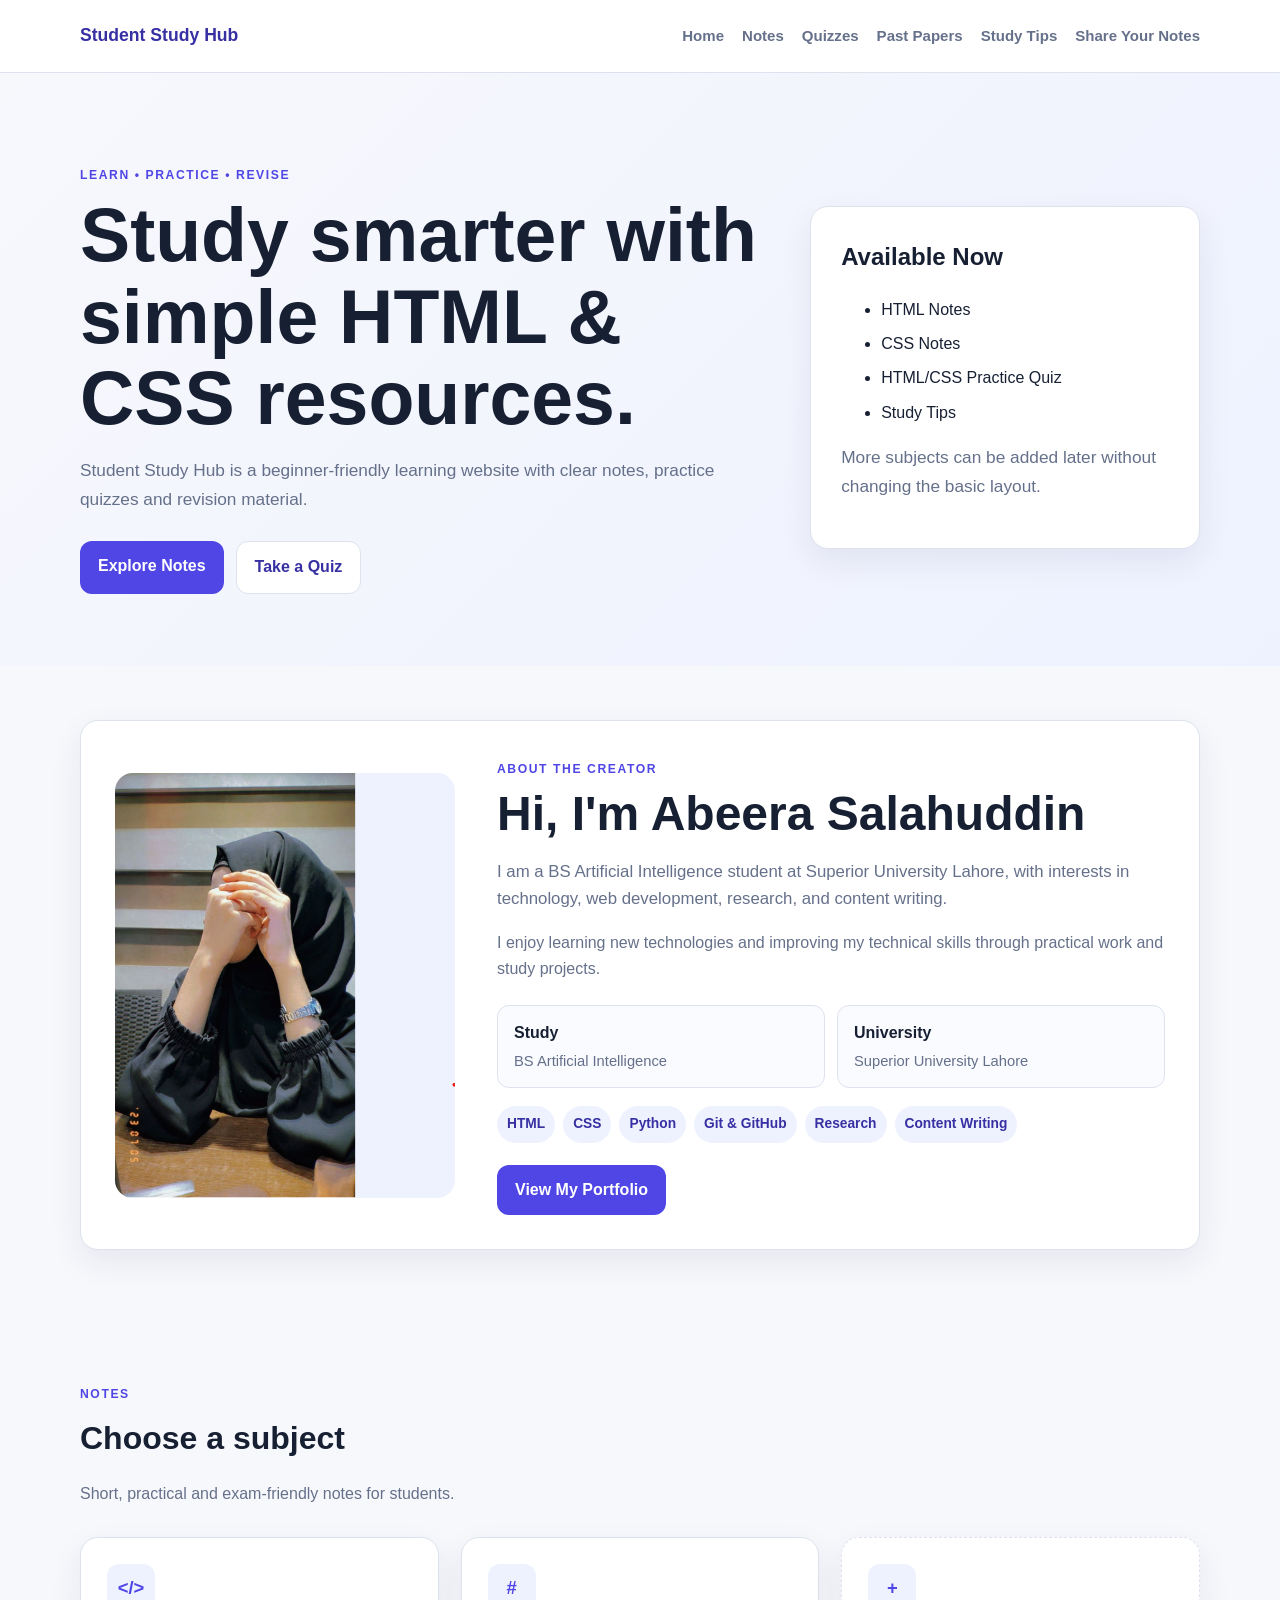
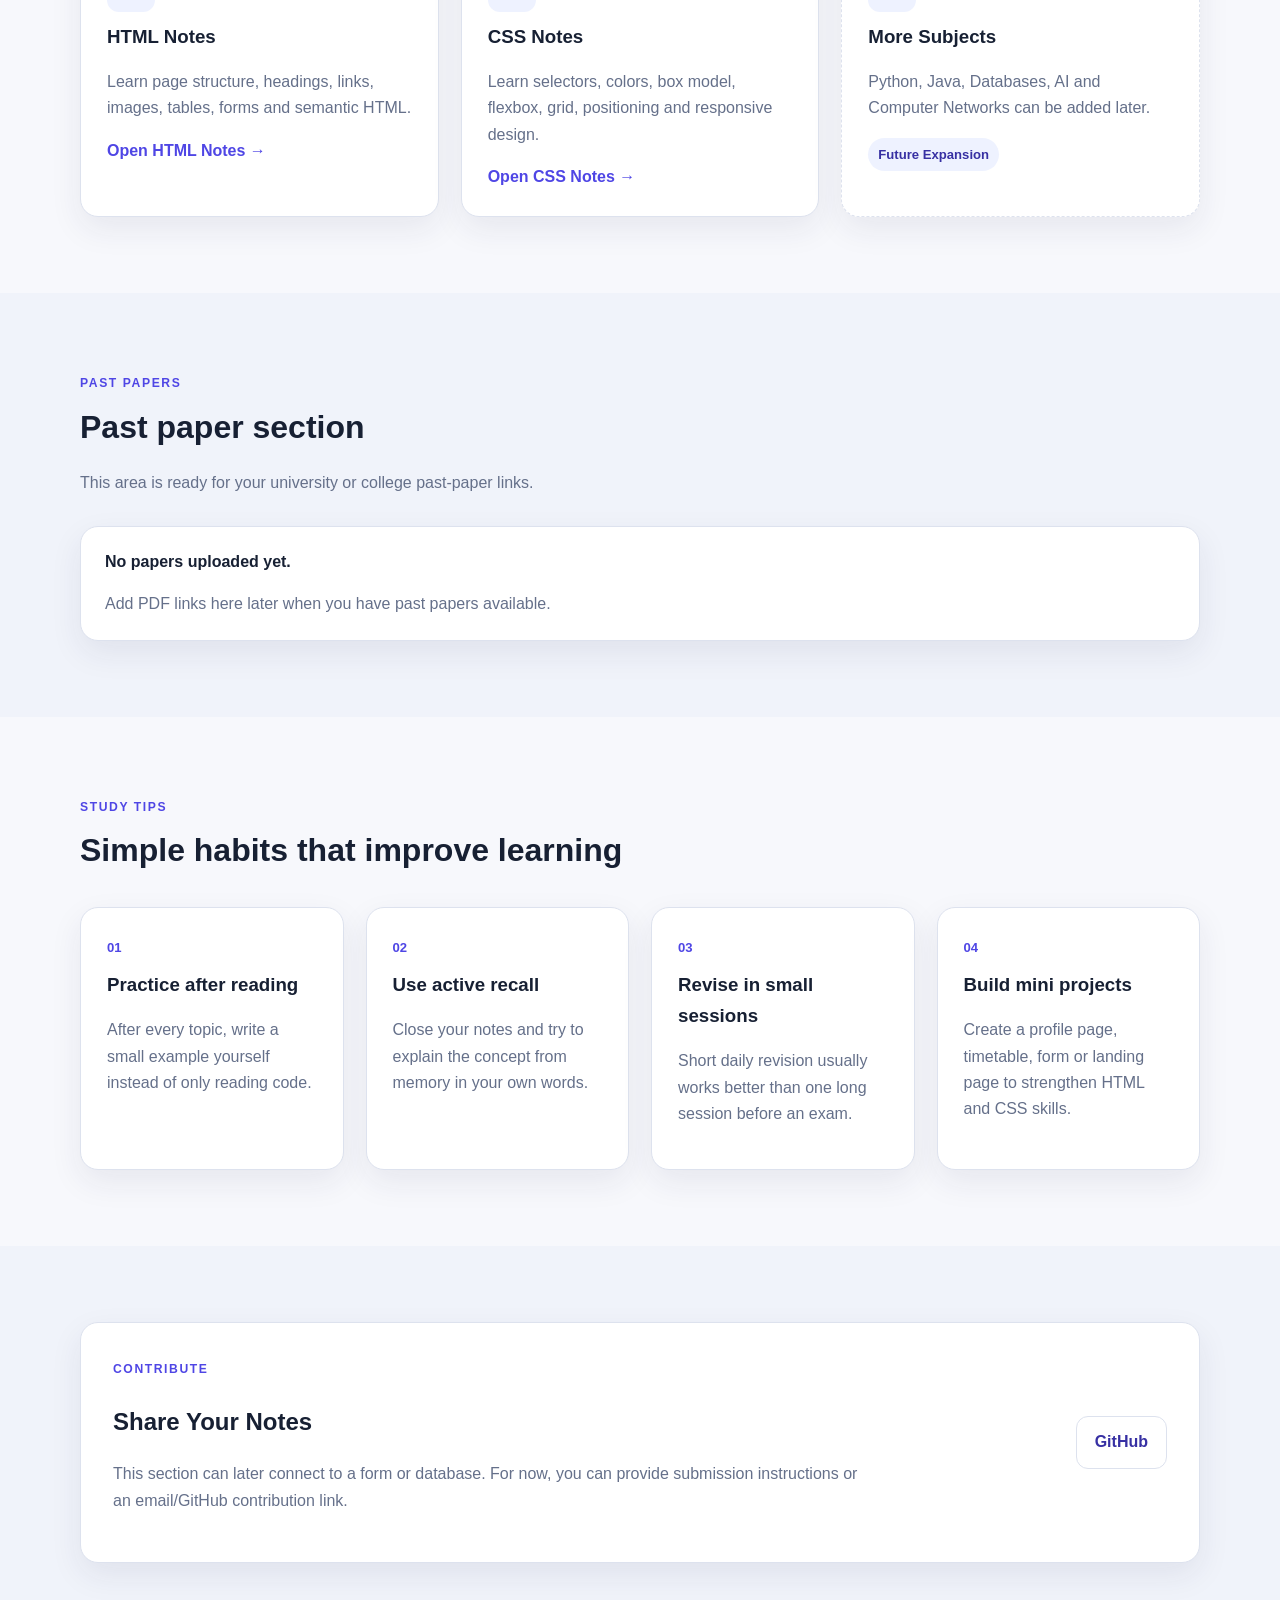
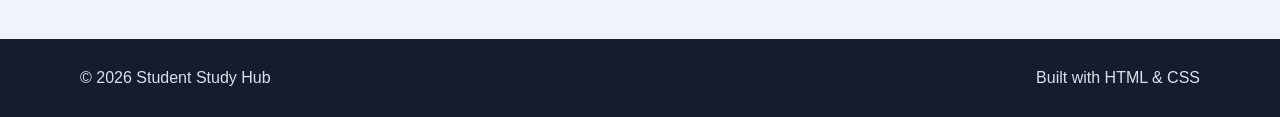
==== index.html @ bc197848 "Add files via upload" ====
<!DOCTYPE html>
<html lang="en">
<head>
  <meta charset="UTF-8">
  <meta name="viewport" content="width=device-width, initial-scale=1.0">
  <meta name="description" content="Student Study Hub - HTML and CSS notes, quizzes, study tips and past papers.">
  <title>Student Study Hub</title>
  <link rel="stylesheet" href="style.css">
</head>
<body>
  <header class="site-header">
    <div class="container nav-wrap">
      <a class="logo" href="index.html">Student Study Hub</a>
      <nav aria-label="Main navigation">
        <a href="index.html">Home</a>
        <a href="#notes">Notes</a>
        <a href="quizzes.html">Quizzes</a>
        <a href="#past-papers">Past Papers</a>
        <a href="#study-tips">Study Tips</a>
        <a href="#share-notes">Share Your Notes</a>
      </nav>
    </div>
  </header>

  <main>
    <section class="hero">
      <div class="container hero-grid">
        <div>
          <span class="eyebrow">Learn • Practice • Revise</span>
          <h1>Study smarter with simple HTML & CSS resources.</h1>
          <p>
            Student Study Hub is a beginner-friendly learning website with clear notes,
            practice quizzes and revision material.
          </p>
          <div class="hero-actions">
            <a class="btn primary" href="#notes">Explore Notes</a>
            <a class="btn secondary" href="quizzes.html">Take a Quiz</a>
          </div>
        </div>
        <div class="hero-card">
          <h2>Available Now</h2>
          <ul>
            <li>HTML Notes</li>
            <li>CSS Notes</li>
            <li>HTML/CSS Practice Quiz</li>
            <li>Study Tips</li>
          </ul>
          <p class="muted">More subjects can be added later without changing the basic layout.</p>
        </div>
      </div>
    </section>


    <section class="section intro-section">
      <div class="container intro-card">
        <div class="intro-photo-wrap">
          <img class="intro-photo" src="abeera-profile.png" alt="Abeera Salahuddin">
        </div>
        <div class="intro-content">
          <span class="eyebrow">About the Creator</span>
          <h2>Hi, I'm Abeera Salahuddin</h2>
          <p class="intro-lead">I am a BS Artificial Intelligence student at Superior University Lahore, with interests in technology, web development, research, and content writing.</p>
          <p>I enjoy learning new technologies and improving my technical skills through practical work and study projects.</p>

          <div class="intro-meta-grid">
            <div class="intro-meta">
              <strong>Study</strong>
              <span>BS Artificial Intelligence</span>
            </div>
            <div class="intro-meta">
              <strong>University</strong>
              <span>Superior University Lahore</span>
            </div>
          </div>

          <div class="skill-list" aria-label="Skills">
            <span>HTML</span>
            <span>CSS</span>
            <span>Python</span>
            <span>Git &amp; GitHub</span>
            <span>Research</span>
            <span>Content Writing</span>
          </div>

          <a class="btn primary" href="https://abeera2449.github.io/abeera-portfolio/" target="_blank" rel="noopener">View My Portfolio</a>
        </div>
      </div>
    </section>

    <section id="notes" class="section">
      <div class="container">
        <div class="section-heading">
          <span class="eyebrow">Notes</span>
          <h2>Choose a subject</h2>
          <p>Short, practical and exam-friendly notes for students.</p>
        </div>

        <div class="card-grid">
          <article class="card">
            <div class="card-icon">&lt;/&gt;</div>
            <h3>HTML Notes</h3>
            <p>Learn page structure, headings, links, images, tables, forms and semantic HTML.</p>
            <a class="text-link" href="html-notes.html">Open HTML Notes →</a>
          </article>

          <article class="card">
            <div class="card-icon">#</div>
            <h3>CSS Notes</h3>
            <p>Learn selectors, colors, box model, flexbox, grid, positioning and responsive design.</p>
            <a class="text-link" href="css-notes.html">Open CSS Notes →</a>
          </article>

          <article class="card coming-soon">
            <div class="card-icon">+</div>
            <h3>More Subjects</h3>
            <p>Python, Java, Databases, AI and Computer Networks can be added later.</p>
            <span class="tag">Future Expansion</span>
          </article>
        </div>
      </div>
    </section>

    <section id="past-papers" class="section alt">
      <div class="container">
        <div class="section-heading">
          <span class="eyebrow">Past Papers</span>
          <h2>Past paper section</h2>
          <p>This area is ready for your university or college past-paper links.</p>
        </div>
        <div class="notice">
          <strong>No papers uploaded yet.</strong>
          <p>Add PDF links here later when you have past papers available.</p>
        </div>
      </div>
    </section>

    <section id="study-tips" class="section">
      <div class="container">
        <div class="section-heading">
          <span class="eyebrow">Study Tips</span>
          <h2>Simple habits that improve learning</h2>
        </div>

        <div class="tips-grid">
          <article class="tip">
            <span>01</span>
            <h3>Practice after reading</h3>
            <p>After every topic, write a small example yourself instead of only reading code.</p>
          </article>
          <article class="tip">
            <span>02</span>
            <h3>Use active recall</h3>
            <p>Close your notes and try to explain the concept from memory in your own words.</p>
          </article>
          <article class="tip">
            <span>03</span>
            <h3>Revise in small sessions</h3>
            <p>Short daily revision usually works better than one long session before an exam.</p>
          </article>
          <article class="tip">
            <span>04</span>
            <h3>Build mini projects</h3>
            <p>Create a profile page, timetable, form or landing page to strengthen HTML and CSS skills.</p>
          </article>
        </div>
      </div>
    </section>

    <section id="share-notes" class="section alt">
      <div class="container share-box">
        <div>
          <span class="eyebrow">Contribute</span>
          <h2>Share Your Notes</h2>
          <p>
            This section can later connect to a form or database. For now, you can provide
            submission instructions or an email/GitHub contribution link.
          </p>
        </div>
        <a class="btn secondary" href="https://github.com/" target="_blank" rel="noopener">GitHub</a>
      </div>
    </section>
  </main>

  <footer class="site-footer">
    <div class="container footer-wrap">
      <p>© 2026 Student Study Hub</p>
      <p>Built with HTML & CSS</p>
    </div>
  </footer>
</body>
</html>
---- style.css ----
* {
  box-sizing: border-box;
}

:root {
  --bg: #f7f8fc;
  --surface: #ffffff;
  --surface-soft: #eef2ff;
  --text: #172033;
  --muted: #65708a;
  --primary: #4f46e5;
  --primary-dark: #3730a3;
  --border: #dde2ee;
  --shadow: 0 12px 32px rgba(33, 39, 73, 0.08);
  --radius: 18px;
}

html {
  scroll-behavior: smooth;
}

body {
  margin: 0;
  font-family: Arial, Helvetica, sans-serif;
  color: var(--text);
  background: var(--bg);
  line-height: 1.65;
}

a {
  color: inherit;
}

.container {
  width: min(1120px, calc(100% - 32px));
  margin: 0 auto;
}

.site-header {
  position: sticky;
  top: 0;
  z-index: 20;
  background: rgba(255, 255, 255, 0.95);
  border-bottom: 1px solid var(--border);
}

.nav-wrap {
  min-height: 72px;
  display: flex;
  align-items: center;
  justify-content: space-between;
  gap: 24px;
}

.logo {
  font-size: 1.1rem;
  font-weight: 800;
  text-decoration: none;
  color: var(--primary-dark);
}

nav {
  display: flex;
  flex-wrap: wrap;
  gap: 18px;
}

nav a {
  text-decoration: none;
  color: var(--muted);
  font-weight: 700;
  font-size: 0.94rem;
}

nav a:hover,
nav a[aria-current="page"] {
  color: var(--primary);
}

.hero {
  padding: 88px 0 72px;
  background: linear-gradient(135deg, #f7f8fc 0%, #eef2ff 100%);
}

.hero-grid {
  display: grid;
  grid-template-columns: 1.4fr 0.8fr;
  gap: 48px;
  align-items: center;
}

.hero h1,
.page-title h1 {
  margin: 8px 0 16px;
  line-height: 1.08;
}

.hero h1 {
  font-size: clamp(2.5rem, 6vw, 4.7rem);
  max-width: 800px;
}

.hero p {
  max-width: 690px;
  font-size: 1.08rem;
  color: var(--muted);
}

.eyebrow {
  text-transform: uppercase;
  letter-spacing: 0.13em;
  font-weight: 800;
  font-size: 0.76rem;
  color: var(--primary);
}

.hero-card,
.card,
.tip,
.notice,
.note-section,
.quiz-card,
.next-box,
.share-box {
  background: var(--surface);
  border: 1px solid var(--border);
  border-radius: var(--radius);
  box-shadow: var(--shadow);
}

.hero-card {
  padding: 30px;
}

.hero-card h2 {
  margin-top: 0;
}

.hero-card li {
  margin-bottom: 8px;
}

.hero-actions {
  display: flex;
  flex-wrap: wrap;
  gap: 12px;
  margin-top: 28px;
}

.btn {
  display: inline-block;
  padding: 12px 18px;
  border-radius: 12px;
  text-decoration: none;
  font-weight: 800;
}

.btn.primary {
  color: white;
  background: var(--primary);
}

.btn.primary:hover {
  background: var(--primary-dark);
}

.btn.secondary {
  background: var(--surface);
  border: 1px solid var(--border);
  color: var(--primary-dark);
}

.section {
  padding: 76px 0;
}

.section.alt {
  background: #f0f3fa;
}

.section-heading {
  max-width: 700px;
  margin-bottom: 30px;
}

.section-heading h2 {
  margin: 5px 0 8px;
  font-size: 2rem;
}

.section-heading p,
.muted {
  color: var(--muted);
}

.card-grid,
.tips-grid {
  display: grid;
  grid-template-columns: repeat(3, 1fr);
  gap: 22px;
}

.card,
.tip {
  padding: 26px;
}

.card h3,
.tip h3 {
  margin: 10px 0 8px;
}

.card p,
.tip p {
  color: var(--muted);
}

.card-icon {
  width: 48px;
  height: 48px;
  display: grid;
  place-items: center;
  border-radius: 12px;
  background: var(--surface-soft);
  color: var(--primary);
  font-weight: 900;
  font-size: 1.15rem;
}

.text-link {
  color: var(--primary);
  font-weight: 800;
  text-decoration: none;
}

.coming-soon {
  border-style: dashed;
}

.tag {
  display: inline-block;
  font-size: 0.82rem;
  font-weight: 800;
  color: var(--primary-dark);
  background: var(--surface-soft);
  padding: 6px 10px;
  border-radius: 999px;
}

.notice {
  padding: 22px 24px;
}

.notice p {
  margin-bottom: 0;
  color: var(--muted);
}

.tips-grid {
  grid-template-columns: repeat(4, 1fr);
}

.tip > span {
  color: var(--primary);
  font-size: 0.82rem;
  font-weight: 900;
}

.share-box {
  padding: 32px;
  display: flex;
  align-items: center;
  justify-content: space-between;
  gap: 28px;
}

.share-box p {
  max-width: 760px;
  color: var(--muted);
}

.site-footer {
  padding: 26px 0;
  background: #161c2c;
  color: #dbe0ee;
}

.footer-wrap {
  display: flex;
  justify-content: space-between;
  gap: 20px;
}

.footer-wrap p {
  margin: 0;
}

.notes-layout {
  display: grid;
  grid-template-columns: 240px 1fr;
  gap: 36px;
  padding-top: 52px;
  padding-bottom: 72px;
}

.toc {
  position: sticky;
  top: 96px;
  align-self: start;
  background: var(--surface);
  border: 1px solid var(--border);
  border-radius: 16px;
  padding: 20px;
}

.toc h2 {
  margin-top: 0;
  font-size: 1rem;
}

.toc a {
  display: block;
  padding: 7px 0;
  text-decoration: none;
  color: var(--muted);
  font-size: 0.92rem;
}

.toc a:hover {
  color: var(--primary);
}

.page-title {
  margin-bottom: 28px;
}

.page-title h1 {
  font-size: clamp(2.3rem, 5vw, 3.8rem);
}

.page-title p {
  color: var(--muted);
  font-size: 1.05rem;
}

.note-section,
.quiz-card {
  padding: 28px;
  margin-bottom: 22px;
  scroll-margin-top: 100px;
}

.note-section h2,
.quiz-card h2 {
  margin-top: 0;
}

.note-section h3 {
  margin-bottom: 8px;
}

pre {
  overflow-x: auto;
  background: #141826;
  color: #f4f6ff;
  padding: 18px;
  border-radius: 12px;
  font-size: 0.92rem;
  line-height: 1.55;
}

code {
  font-family: Consolas, Monaco, monospace;
}

p code,
li code {
  background: #eef0f6;
  padding: 2px 6px;
  border-radius: 6px;
  color: #3b326f;
}

.key-point {
  margin-top: 18px;
  padding: 15px 16px;
  border-left: 4px solid var(--primary);
  background: var(--surface-soft);
  border-radius: 8px;
}

.two-col {
  display: grid;
  grid-template-columns: 1fr 1fr;
  gap: 18px;
}

.chip-row {
  display: flex;
  flex-wrap: wrap;
  gap: 8px;
  margin: 16px 0;
}

.chip-row span {
  background: var(--surface-soft);
  border: 1px solid #d8defb;
  color: var(--primary-dark);
  border-radius: 999px;
  padding: 7px 11px;
  font-weight: 700;
  font-family: Consolas, Monaco, monospace;
}

.check-list {
  padding-left: 22px;
}

.check-list li {
  margin-bottom: 8px;
}

.next-box {
  padding: 24px;
  display: flex;
  align-items: center;
  justify-content: space-between;
  gap: 20px;
}

.next-box p {
  margin: 5px 0 0;
  color: var(--muted);
}

.quiz-page {
  padding-top: 52px;
  padding-bottom: 72px;
  max-width: 900px;
}

.quiz-card ol {
  padding-left: 28px;
}

.quiz-card li {
  margin: 8px 0;
}

details {
  margin-top: 18px;
  border-top: 1px solid var(--border);
  padding-top: 16px;
}

summary {
  cursor: pointer;
  color: var(--primary);
  font-weight: 800;
}

details p {
  color: var(--muted);
}

@media (max-width: 900px) {
  .nav-wrap,
  .share-box {
    align-items: flex-start;
    flex-direction: column;
    padding: 16px 0;
  }

  .site-header {
    position: static;
  }

  .hero-grid,
  .notes-layout {
    grid-template-columns: 1fr;
  }

  .toc {
    position: static;
  }

  .card-grid,
  .tips-grid {
    grid-template-columns: repeat(2, 1fr);
  }
}

@media (max-width: 620px) {
  nav {
    gap: 10px 14px;
  }

  .hero {
    padding-top: 56px;
  }

  .card-grid,
  .tips-grid,
  .two-col {
    grid-template-columns: 1fr;
  }

  .footer-wrap,
  .next-box {
    flex-direction: column;
    align-items: flex-start;
  }

  .note-section,
  .quiz-card {
    padding: 20px;
  }
}


/* Creator intro */
.intro-section {
  padding-top: 54px;
  padding-bottom: 54px;
}

.intro-card {
  display: grid;
  grid-template-columns: minmax(240px, 340px) 1fr;
  gap: 42px;
  align-items: center;
  padding: 34px;
  background: var(--surface);
  border: 1px solid var(--border);
  border-radius: var(--radius);
  box-shadow: var(--shadow);
}

.intro-photo-wrap {
  overflow: hidden;
  border-radius: 18px;
  aspect-ratio: 4 / 5;
  background: var(--surface-soft);
}

.intro-photo {
  width: 100%;
  height: 100%;
  display: block;
  object-fit: cover;
  object-position: center;
}

.intro-content h2 {
  margin: 7px 0 12px;
  font-size: clamp(2rem, 4vw, 3rem);
  line-height: 1.1;
}

.intro-content p {
  color: var(--muted);
}

.intro-lead {
  font-size: 1.05rem;
}

.intro-meta-grid {
  display: grid;
  grid-template-columns: repeat(2, minmax(0, 1fr));
  gap: 12px;
  margin: 22px 0 18px;
}

.intro-meta {
  padding: 14px 16px;
  border: 1px solid var(--border);
  border-radius: 12px;
  background: #fafbff;
}

.intro-meta strong,
.intro-meta span {
  display: block;
}

.intro-meta span {
  margin-top: 3px;
  color: var(--muted);
  font-size: 0.92rem;
}

.skill-list {
  display: flex;
  flex-wrap: wrap;
  gap: 8px;
  margin-bottom: 22px;
}

.skill-list span {
  padding: 7px 10px;
  border-radius: 999px;
  background: var(--surface-soft);
  color: var(--primary-dark);
  font-size: 0.86rem;
  font-weight: 800;
}

@media (max-width: 760px) {
  .intro-card {
    grid-template-columns: 1fr;
    padding: 22px;
  }

  .intro-photo-wrap {
    max-width: 360px;
    width: 100%;
    margin: 0 auto;
  }

  .intro-meta-grid {
    grid-template-columns: 1fr;
  }
}
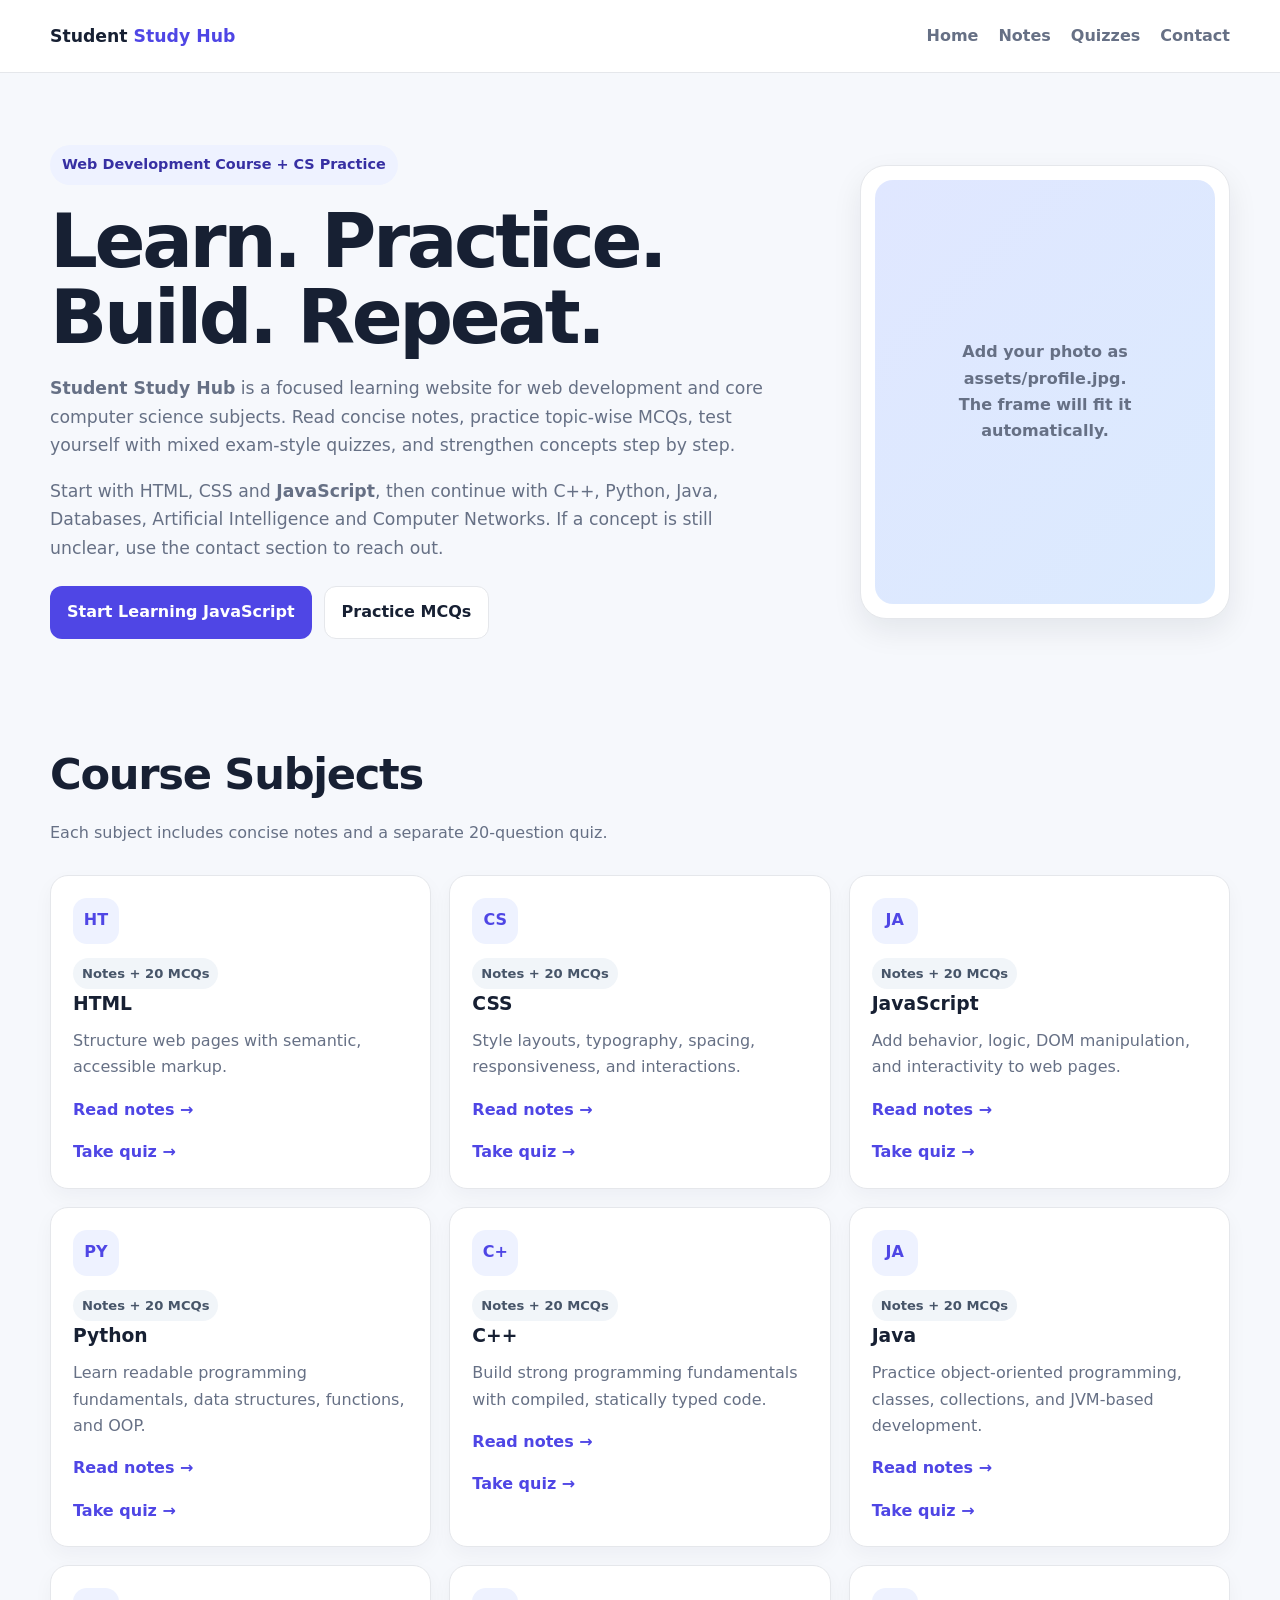
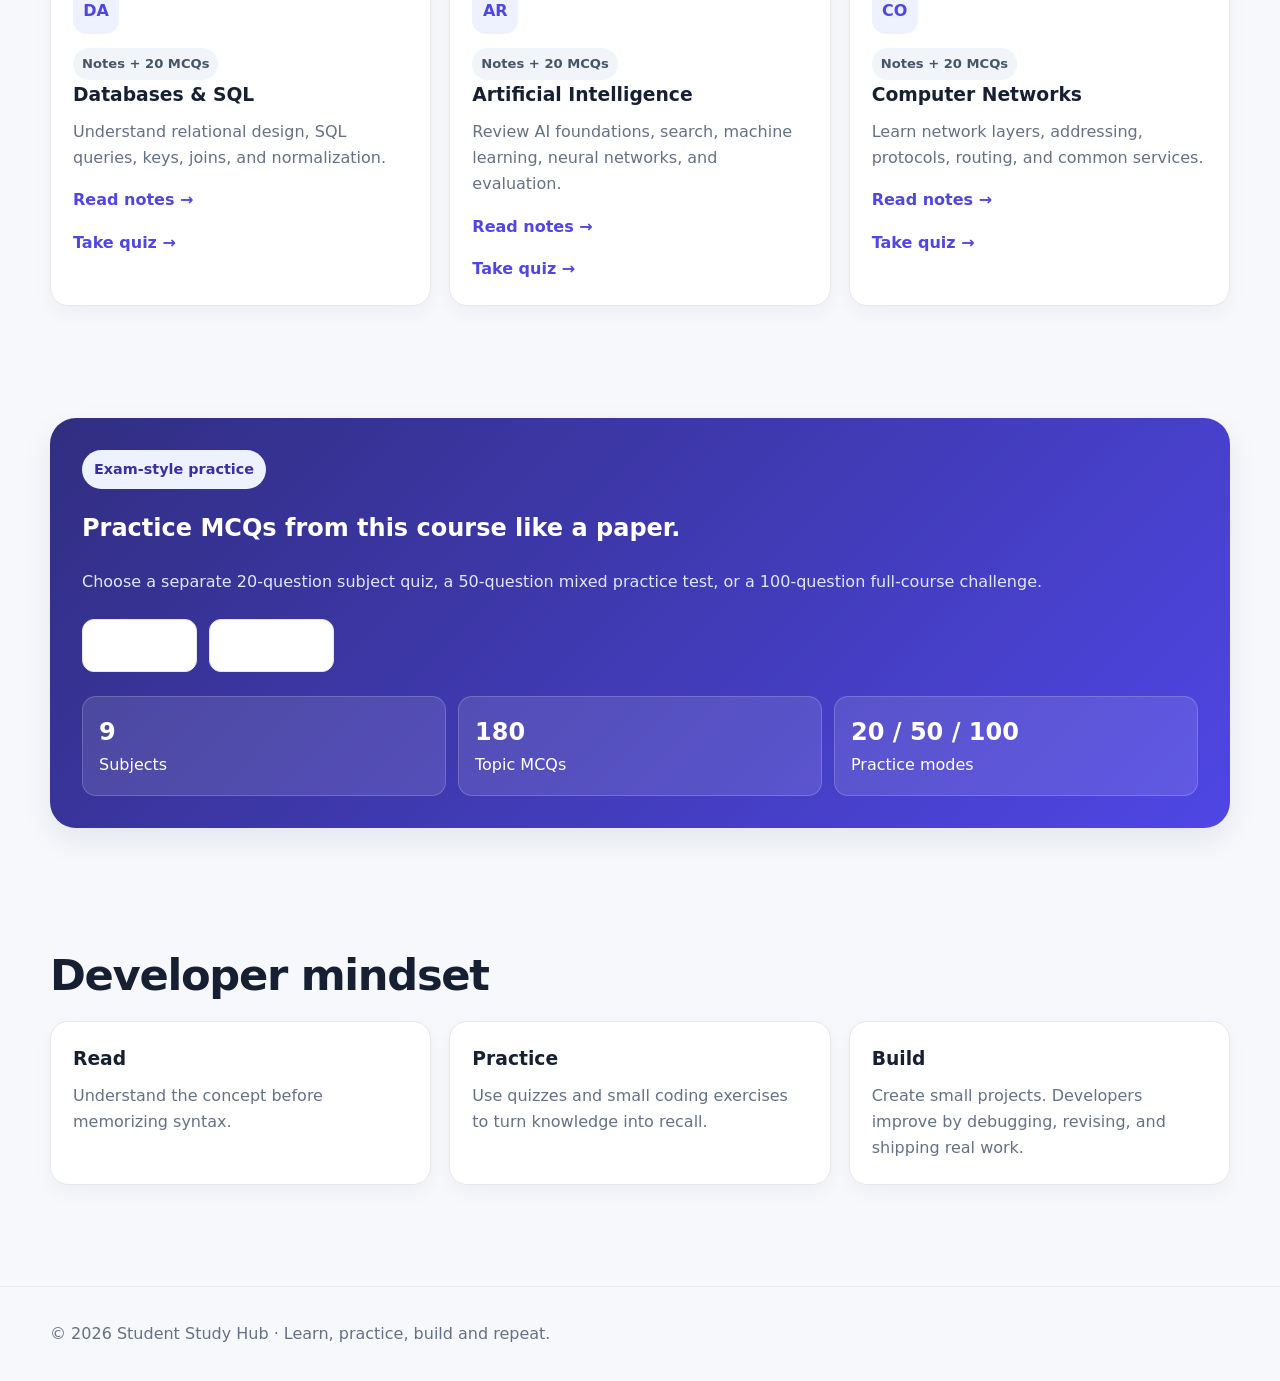
==== commit 7db1ab35: "Add files via upload" ====
--- a/index.html
+++ b/index.html
@@ -1,191 +1,7 @@
-<!DOCTYPE html>
-<html lang="en">
-<head>
-  <meta charset="UTF-8">
-  <meta name="viewport" content="width=device-width, initial-scale=1.0">
-  <meta name="description" content="Student Study Hub - HTML and CSS notes, quizzes, study tips and past papers.">
-  <title>Student Study Hub</title>
-  <link rel="stylesheet" href="style.css">
-</head>
-<body>
-  <header class="site-header">
-    <div class="container nav-wrap">
-      <a class="logo" href="index.html">Student Study Hub</a>
-      <nav aria-label="Main navigation">
-        <a href="index.html">Home</a>
-        <a href="#notes">Notes</a>
-        <a href="quizzes.html">Quizzes</a>
-        <a href="#past-papers">Past Papers</a>
-        <a href="#study-tips">Study Tips</a>
-        <a href="#share-notes">Share Your Notes</a>
-      </nav>
-    </div>
-  </header>
-
-  <main>
-    <section class="hero">
-      <div class="container hero-grid">
-        <div>
-          <span class="eyebrow">Learn • Practice • Revise</span>
-          <h1>Study smarter with simple HTML & CSS resources.</h1>
-          <p>
-            Student Study Hub is a beginner-friendly learning website with clear notes,
-            practice quizzes and revision material.
-          </p>
-          <div class="hero-actions">
-            <a class="btn primary" href="#notes">Explore Notes</a>
-            <a class="btn secondary" href="quizzes.html">Take a Quiz</a>
-          </div>
-        </div>
-        <div class="hero-card">
-          <h2>Available Now</h2>
-          <ul>
-            <li>HTML Notes</li>
-            <li>CSS Notes</li>
-            <li>HTML/CSS Practice Quiz</li>
-            <li>Study Tips</li>
-          </ul>
-          <p class="muted">More subjects can be added later without changing the basic layout.</p>
-        </div>
-      </div>
-    </section>
-
-
-    <section class="section intro-section">
-      <div class="container intro-card">
-        <div class="intro-photo-wrap">
-          <img class="intro-photo" src="abeera-profile.png" alt="Abeera Salahuddin">
-        </div>
-        <div class="intro-content">
-          <span class="eyebrow">About the Creator</span>
-          <h2>Hi, I'm Abeera Salahuddin</h2>
-          <p class="intro-lead">I am a BS Artificial Intelligence student at Superior University Lahore, with interests in technology, web development, research, and content writing.</p>
-          <p>I enjoy learning new technologies and improving my technical skills through practical work and study projects.</p>
-
-          <div class="intro-meta-grid">
-            <div class="intro-meta">
-              <strong>Study</strong>
-              <span>BS Artificial Intelligence</span>
-            </div>
-            <div class="intro-meta">
-              <strong>University</strong>
-              <span>Superior University Lahore</span>
-            </div>
-          </div>
-
-          <div class="skill-list" aria-label="Skills">
-            <span>HTML</span>
-            <span>CSS</span>
-            <span>Python</span>
-            <span>Git &amp; GitHub</span>
-            <span>Research</span>
-            <span>Content Writing</span>
-          </div>
-
-          <a class="btn primary" href="https://abeera2449.github.io/abeera-portfolio/" target="_blank" rel="noopener">View My Portfolio</a>
-        </div>
-      </div>
-    </section>
-
-    <section id="notes" class="section">
-      <div class="container">
-        <div class="section-heading">
-          <span class="eyebrow">Notes</span>
-          <h2>Choose a subject</h2>
-          <p>Short, practical and exam-friendly notes for students.</p>
-        </div>
-
-        <div class="card-grid">
-          <article class="card">
-            <div class="card-icon">&lt;/&gt;</div>
-            <h3>HTML Notes</h3>
-            <p>Learn page structure, headings, links, images, tables, forms and semantic HTML.</p>
-            <a class="text-link" href="html-notes.html">Open HTML Notes →</a>
-          </article>
-
-          <article class="card">
-            <div class="card-icon">#</div>
-            <h3>CSS Notes</h3>
-            <p>Learn selectors, colors, box model, flexbox, grid, positioning and responsive design.</p>
-            <a class="text-link" href="css-notes.html">Open CSS Notes →</a>
-          </article>
-
-          <article class="card coming-soon">
-            <div class="card-icon">+</div>
-            <h3>More Subjects</h3>
-            <p>Python, Java, Databases, AI and Computer Networks can be added later.</p>
-            <span class="tag">Future Expansion</span>
-          </article>
-        </div>
-      </div>
-    </section>
-
-    <section id="past-papers" class="section alt">
-      <div class="container">
-        <div class="section-heading">
-          <span class="eyebrow">Past Papers</span>
-          <h2>Past paper section</h2>
-          <p>This area is ready for your university or college past-paper links.</p>
-        </div>
-        <div class="notice">
-          <strong>No papers uploaded yet.</strong>
-          <p>Add PDF links here later when you have past papers available.</p>
-        </div>
-      </div>
-    </section>
-
-    <section id="study-tips" class="section">
-      <div class="container">
-        <div class="section-heading">
-          <span class="eyebrow">Study Tips</span>
-          <h2>Simple habits that improve learning</h2>
-        </div>
-
-        <div class="tips-grid">
-          <article class="tip">
-            <span>01</span>
-            <h3>Practice after reading</h3>
-            <p>After every topic, write a small example yourself instead of only reading code.</p>
-          </article>
-          <article class="tip">
-            <span>02</span>
-            <h3>Use active recall</h3>
-            <p>Close your notes and try to explain the concept from memory in your own words.</p>
-          </article>
-          <article class="tip">
-            <span>03</span>
-            <h3>Revise in small sessions</h3>
-            <p>Short daily revision usually works better than one long session before an exam.</p>
-          </article>
-          <article class="tip">
-            <span>04</span>
-            <h3>Build mini projects</h3>
-            <p>Create a profile page, timetable, form or landing page to strengthen HTML and CSS skills.</p>
-          </article>
-        </div>
-      </div>
-    </section>
-
-    <section id="share-notes" class="section alt">
-      <div class="container share-box">
-        <div>
-          <span class="eyebrow">Contribute</span>
-          <h2>Share Your Notes</h2>
-          <p>
-            This section can later connect to a form or database. For now, you can provide
-            submission instructions or an email/GitHub contribution link.
-          </p>
-        </div>
-        <a class="btn secondary" href="https://github.com/" target="_blank" rel="noopener">GitHub</a>
-      </div>
-    </section>
-  </main>
-
-  <footer class="site-footer">
-    <div class="container footer-wrap">
-      <p>© 2026 Student Study Hub</p>
-      <p>Built with HTML & CSS</p>
-    </div>
-  </footer>
-</body>
-</html>
+<!doctype html><html lang="en"><head><meta charset="utf-8"><meta name="viewport" content="width=device-width,initial-scale=1"><title>Student Study Hub | Web Development & CS Practice</title><meta name="description" content="Web development and computer science notes, topic-wise quizzes, 50-question mixed practice and 100-question full practice tests."><link rel="stylesheet" href="style.css"></head><body><header class="navbar"><div class="container nav-inner"><a class="brand" href="index.html">Student <span>Study Hub</span></a><button class="menu-btn" aria-label="Open navigation">☰</button><nav class="nav-links"><a href="index.html">Home</a><a href="notes.html">Notes</a><a href="quizzes.html">Quizzes</a><a href="contact.html">Contact</a></nav></div></header><main>
+<section class="hero"><div class="container hero-grid"><div class="reveal"><span class="eyebrow">Web Development Course + CS Practice</span><h1>Learn. Practice. Build. Repeat.</h1><p><b>Student Study Hub</b> is a focused learning website for web development and core computer science subjects. Read concise notes, practice topic-wise MCQs, test yourself with mixed exam-style quizzes, and strengthen concepts step by step.</p><p>Start with HTML, CSS and <b>JavaScript</b>, then continue with C++, Python, Java, Databases, Artificial Intelligence and Computer Networks. If a concept is still unclear, use the contact section to reach out.</p><div class="actions"><a class="btn btn-primary" href="notes.html?subject=javascript">Start Learning JavaScript</a><a class="btn btn-ghost" href="quizzes.html">Practice MCQs</a></div></div>
+<div class="profile-card reveal"><div class="profile-frame"><img src="assets/profile.jpg" alt="Abeera Salahuddin" onerror="this.style.display='none';this.nextElementSibling.style.display='block'"><div class="profile-placeholder" style="display:none">Add your photo as <b>assets/profile.jpg</b>.<br>The frame will fit it automatically.</div></div></div></div></section>
+<section class="section"><div class="container"><h2 class="section-title">Course Subjects</h2><p class="section-sub">Each subject includes concise notes and a separate 20-question quiz.</p><div id="subjectGrid" class="grid"></div></div></section>
+<section class="section"><div class="container"><div class="notice reveal"><span class="eyebrow">Exam-style practice</span><h2>Practice MCQs from this course like a paper.</h2><p>Choose a separate 20-question subject quiz, a 50-question mixed practice test, or a 100-question full-course challenge.</p><div class="actions"><a class="btn btn-ghost" href="quizzes.html?subject=all&count=50">50 MCQs</a><a class="btn btn-ghost" href="quizzes.html?subject=all&count=100">100 MCQs</a></div><div class="stats"><div class="stat"><strong>9</strong>Subjects</div><div class="stat"><strong>180</strong>Topic MCQs</div><div class="stat"><strong>20 / 50 / 100</strong>Practice modes</div></div></div></div></section>
+<section class="section"><div class="container"><h2 class="section-title">Developer mindset</h2><div class="grid"><article class="card reveal"><h3>Read</h3><p>Understand the concept before memorizing syntax.</p></article><article class="card reveal"><h3>Practice</h3><p>Use quizzes and small coding exercises to turn knowledge into recall.</p></article><article class="card reveal"><h3>Build</h3><p>Create small projects. Developers improve by debugging, revising, and shipping real work.</p></article></div></div></section>
+</main><footer><div class="container">© <span id="year"></span> Student Study Hub · Learn, practice, build and repeat.</div></footer><script>document.getElementById('year').textContent=new Date().getFullYear();</script><script src="data.js"></script><script src="script.js"></script></body></html>
--- a/style.css
+++ b/style.css
@@ -1,624 +1,15 @@
-* {
-  box-sizing: border-box;
-}
 
-:root {
-  --bg: #f7f8fc;
-  --surface: #ffffff;
-  --surface-soft: #eef2ff;
-  --text: #172033;
-  --muted: #65708a;
-  --primary: #4f46e5;
-  --primary-dark: #3730a3;
-  --border: #dde2ee;
-  --shadow: 0 12px 32px rgba(33, 39, 73, 0.08);
-  --radius: 18px;
-}
-
-html {
-  scroll-behavior: smooth;
-}
-
-body {
-  margin: 0;
-  font-family: Arial, Helvetica, sans-serif;
-  color: var(--text);
-  background: var(--bg);
-  line-height: 1.65;
-}
-
-a {
-  color: inherit;
-}
-
-.container {
-  width: min(1120px, calc(100% - 32px));
-  margin: 0 auto;
-}
-
-.site-header {
-  position: sticky;
-  top: 0;
-  z-index: 20;
-  background: rgba(255, 255, 255, 0.95);
-  border-bottom: 1px solid var(--border);
-}
-
-.nav-wrap {
-  min-height: 72px;
-  display: flex;
-  align-items: center;
-  justify-content: space-between;
-  gap: 24px;
-}
-
-.logo {
-  font-size: 1.1rem;
-  font-weight: 800;
-  text-decoration: none;
-  color: var(--primary-dark);
-}
-
-nav {
-  display: flex;
-  flex-wrap: wrap;
-  gap: 18px;
-}
-
-nav a {
-  text-decoration: none;
-  color: var(--muted);
-  font-weight: 700;
-  font-size: 0.94rem;
-}
-
-nav a:hover,
-nav a[aria-current="page"] {
-  color: var(--primary);
-}
-
-.hero {
-  padding: 88px 0 72px;
-  background: linear-gradient(135deg, #f7f8fc 0%, #eef2ff 100%);
-}
-
-.hero-grid {
-  display: grid;
-  grid-template-columns: 1.4fr 0.8fr;
-  gap: 48px;
-  align-items: center;
-}
-
-.hero h1,
-.page-title h1 {
-  margin: 8px 0 16px;
-  line-height: 1.08;
-}
-
-.hero h1 {
-  font-size: clamp(2.5rem, 6vw, 4.7rem);
-  max-width: 800px;
-}
-
-.hero p {
-  max-width: 690px;
-  font-size: 1.08rem;
-  color: var(--muted);
-}
-
-.eyebrow {
-  text-transform: uppercase;
-  letter-spacing: 0.13em;
-  font-weight: 800;
-  font-size: 0.76rem;
-  color: var(--primary);
-}
-
-.hero-card,
-.card,
-.tip,
-.notice,
-.note-section,
-.quiz-card,
-.next-box,
-.share-box {
-  background: var(--surface);
-  border: 1px solid var(--border);
-  border-radius: var(--radius);
-  box-shadow: var(--shadow);
-}
-
-.hero-card {
-  padding: 30px;
-}
-
-.hero-card h2 {
-  margin-top: 0;
-}
-
-.hero-card li {
-  margin-bottom: 8px;
-}
-
-.hero-actions {
-  display: flex;
-  flex-wrap: wrap;
-  gap: 12px;
-  margin-top: 28px;
-}
-
-.btn {
-  display: inline-block;
-  padding: 12px 18px;
-  border-radius: 12px;
-  text-decoration: none;
-  font-weight: 800;
-}
-
-.btn.primary {
-  color: white;
-  background: var(--primary);
-}
-
-.btn.primary:hover {
-  background: var(--primary-dark);
-}
-
-.btn.secondary {
-  background: var(--surface);
-  border: 1px solid var(--border);
-  color: var(--primary-dark);
-}
-
-.section {
-  padding: 76px 0;
-}
-
-.section.alt {
-  background: #f0f3fa;
-}
-
-.section-heading {
-  max-width: 700px;
-  margin-bottom: 30px;
-}
-
-.section-heading h2 {
-  margin: 5px 0 8px;
-  font-size: 2rem;
-}
-
-.section-heading p,
-.muted {
-  color: var(--muted);
-}
-
-.card-grid,
-.tips-grid {
-  display: grid;
-  grid-template-columns: repeat(3, 1fr);
-  gap: 22px;
-}
-
-.card,
-.tip {
-  padding: 26px;
-}
-
-.card h3,
-.tip h3 {
-  margin: 10px 0 8px;
-}
-
-.card p,
-.tip p {
-  color: var(--muted);
-}
-
-.card-icon {
-  width: 48px;
-  height: 48px;
-  display: grid;
-  place-items: center;
-  border-radius: 12px;
-  background: var(--surface-soft);
-  color: var(--primary);
-  font-weight: 900;
-  font-size: 1.15rem;
-}
-
-.text-link {
-  color: var(--primary);
-  font-weight: 800;
-  text-decoration: none;
-}
-
-.coming-soon {
-  border-style: dashed;
-}
-
-.tag {
-  display: inline-block;
-  font-size: 0.82rem;
-  font-weight: 800;
-  color: var(--primary-dark);
-  background: var(--surface-soft);
-  padding: 6px 10px;
-  border-radius: 999px;
-}
-
-.notice {
-  padding: 22px 24px;
-}
-
-.notice p {
-  margin-bottom: 0;
-  color: var(--muted);
-}
-
-.tips-grid {
-  grid-template-columns: repeat(4, 1fr);
-}
-
-.tip > span {
-  color: var(--primary);
-  font-size: 0.82rem;
-  font-weight: 900;
-}
-
-.share-box {
-  padding: 32px;
-  display: flex;
-  align-items: center;
-  justify-content: space-between;
-  gap: 28px;
-}
-
-.share-box p {
-  max-width: 760px;
-  color: var(--muted);
-}
-
-.site-footer {
-  padding: 26px 0;
-  background: #161c2c;
-  color: #dbe0ee;
-}
-
-.footer-wrap {
-  display: flex;
-  justify-content: space-between;
-  gap: 20px;
-}
-
-.footer-wrap p {
-  margin: 0;
-}
-
-.notes-layout {
-  display: grid;
-  grid-template-columns: 240px 1fr;
-  gap: 36px;
-  padding-top: 52px;
-  padding-bottom: 72px;
-}
-
-.toc {
-  position: sticky;
-  top: 96px;
-  align-self: start;
-  background: var(--surface);
-  border: 1px solid var(--border);
-  border-radius: 16px;
-  padding: 20px;
-}
-
-.toc h2 {
-  margin-top: 0;
-  font-size: 1rem;
-}
-
-.toc a {
-  display: block;
-  padding: 7px 0;
-  text-decoration: none;
-  color: var(--muted);
-  font-size: 0.92rem;
-}
-
-.toc a:hover {
-  color: var(--primary);
-}
-
-.page-title {
-  margin-bottom: 28px;
-}
-
-.page-title h1 {
-  font-size: clamp(2.3rem, 5vw, 3.8rem);
-}
-
-.page-title p {
-  color: var(--muted);
-  font-size: 1.05rem;
-}
-
-.note-section,
-.quiz-card {
-  padding: 28px;
-  margin-bottom: 22px;
-  scroll-margin-top: 100px;
-}
-
-.note-section h2,
-.quiz-card h2 {
-  margin-top: 0;
-}
-
-.note-section h3 {
-  margin-bottom: 8px;
-}
-
-pre {
-  overflow-x: auto;
-  background: #141826;
-  color: #f4f6ff;
-  padding: 18px;
-  border-radius: 12px;
-  font-size: 0.92rem;
-  line-height: 1.55;
-}
-
-code {
-  font-family: Consolas, Monaco, monospace;
-}
-
-p code,
-li code {
-  background: #eef0f6;
-  padding: 2px 6px;
-  border-radius: 6px;
-  color: #3b326f;
-}
-
-.key-point {
-  margin-top: 18px;
-  padding: 15px 16px;
-  border-left: 4px solid var(--primary);
-  background: var(--surface-soft);
-  border-radius: 8px;
-}
-
-.two-col {
-  display: grid;
-  grid-template-columns: 1fr 1fr;
-  gap: 18px;
-}
-
-.chip-row {
-  display: flex;
-  flex-wrap: wrap;
-  gap: 8px;
-  margin: 16px 0;
-}
-
-.chip-row span {
-  background: var(--surface-soft);
-  border: 1px solid #d8defb;
-  color: var(--primary-dark);
-  border-radius: 999px;
-  padding: 7px 11px;
-  font-weight: 700;
-  font-family: Consolas, Monaco, monospace;
-}
-
-.check-list {
-  padding-left: 22px;
-}
-
-.check-list li {
-  margin-bottom: 8px;
-}
-
-.next-box {
-  padding: 24px;
-  display: flex;
-  align-items: center;
-  justify-content: space-between;
-  gap: 20px;
-}
-
-.next-box p {
-  margin: 5px 0 0;
-  color: var(--muted);
-}
-
-.quiz-page {
-  padding-top: 52px;
-  padding-bottom: 72px;
-  max-width: 900px;
-}
-
-.quiz-card ol {
-  padding-left: 28px;
-}
-
-.quiz-card li {
-  margin: 8px 0;
-}
-
-details {
-  margin-top: 18px;
-  border-top: 1px solid var(--border);
-  padding-top: 16px;
-}
-
-summary {
-  cursor: pointer;
-  color: var(--primary);
-  font-weight: 800;
-}
-
-details p {
-  color: var(--muted);
-}
-
-@media (max-width: 900px) {
-  .nav-wrap,
-  .share-box {
-    align-items: flex-start;
-    flex-direction: column;
-    padding: 16px 0;
-  }
-
-  .site-header {
-    position: static;
-  }
-
-  .hero-grid,
-  .notes-layout {
-    grid-template-columns: 1fr;
-  }
-
-  .toc {
-    position: static;
-  }
-
-  .card-grid,
-  .tips-grid {
-    grid-template-columns: repeat(2, 1fr);
-  }
-}
-
-@media (max-width: 620px) {
-  nav {
-    gap: 10px 14px;
-  }
-
-  .hero {
-    padding-top: 56px;
-  }
-
-  .card-grid,
-  .tips-grid,
-  .two-col {
-    grid-template-columns: 1fr;
-  }
-
-  .footer-wrap,
-  .next-box {
-    flex-direction: column;
-    align-items: flex-start;
-  }
-
-  .note-section,
-  .quiz-card {
-    padding: 20px;
-  }
-}
-
-
-/* Creator intro */
-.intro-section {
-  padding-top: 54px;
-  padding-bottom: 54px;
-}
-
-.intro-card {
-  display: grid;
-  grid-template-columns: minmax(240px, 340px) 1fr;
-  gap: 42px;
-  align-items: center;
-  padding: 34px;
-  background: var(--surface);
-  border: 1px solid var(--border);
-  border-radius: var(--radius);
-  box-shadow: var(--shadow);
-}
-
-.intro-photo-wrap {
-  overflow: hidden;
-  border-radius: 18px;
-  aspect-ratio: 4 / 5;
-  background: var(--surface-soft);
-}
-
-.intro-photo {
-  width: 100%;
-  height: 100%;
-  display: block;
-  object-fit: cover;
-  object-position: center;
-}
-
-.intro-content h2 {
-  margin: 7px 0 12px;
-  font-size: clamp(2rem, 4vw, 3rem);
-  line-height: 1.1;
-}
-
-.intro-content p {
-  color: var(--muted);
-}
-
-.intro-lead {
-  font-size: 1.05rem;
-}
-
-.intro-meta-grid {
-  display: grid;
-  grid-template-columns: repeat(2, minmax(0, 1fr));
-  gap: 12px;
-  margin: 22px 0 18px;
-}
-
-.intro-meta {
-  padding: 14px 16px;
-  border: 1px solid var(--border);
-  border-radius: 12px;
-  background: #fafbff;
-}
-
-.intro-meta strong,
-.intro-meta span {
-  display: block;
-}
-
-.intro-meta span {
-  margin-top: 3px;
-  color: var(--muted);
-  font-size: 0.92rem;
-}
-
-.skill-list {
-  display: flex;
-  flex-wrap: wrap;
-  gap: 8px;
-  margin-bottom: 22px;
-}
-
-.skill-list span {
-  padding: 7px 10px;
-  border-radius: 999px;
-  background: var(--surface-soft);
-  color: var(--primary-dark);
-  font-size: 0.86rem;
-  font-weight: 800;
-}
-
-@media (max-width: 760px) {
-  .intro-card {
-    grid-template-columns: 1fr;
-    padding: 22px;
-  }
-
-  .intro-photo-wrap {
-    max-width: 360px;
-    width: 100%;
-    margin: 0 auto;
-  }
-
-  .intro-meta-grid {
-    grid-template-columns: 1fr;
-  }
-}
+:root{--bg:#f6f8fc;--surface:#fff;--text:#172033;--muted:#667085;--primary:#4f46e5;--primary-dark:#3730a3;--border:#e5e7eb;--shadow:0 12px 30px rgba(15,23,42,.08);--radius:18px;--max:1180px}
+*{box-sizing:border-box}html{scroll-behavior:smooth}body{margin:0;font-family:Inter,ui-sans-serif,system-ui,-apple-system,BlinkMacSystemFont,"Segoe UI",sans-serif;background:var(--bg);color:var(--text);line-height:1.65}a{color:inherit;text-decoration:none}img{max-width:100%;display:block}button,input,select{font:inherit}.container{width:min(var(--max),calc(100% - 32px));margin:auto}
+.navbar{position:sticky;top:0;z-index:20;background:rgba(255,255,255,.92);backdrop-filter:blur(14px);border-bottom:1px solid var(--border)}.nav-inner{height:72px;display:flex;align-items:center;justify-content:space-between;gap:22px}.brand{font-weight:800;font-size:1.08rem}.brand span{color:var(--primary)}.nav-links{display:flex;gap:20px;align-items:center}.nav-links a{color:var(--muted);font-weight:650}.nav-links a:hover{color:var(--primary)}.menu-btn{display:none;border:0;background:transparent;font-size:1.4rem}
+.hero{padding:72px 0 44px}.hero-grid{display:grid;grid-template-columns:1.35fr .65fr;gap:42px;align-items:center}.eyebrow{display:inline-flex;padding:8px 12px;border-radius:999px;background:#eef2ff;color:var(--primary-dark);font-weight:750;font-size:.9rem}h1{font-size:clamp(2.35rem,6vw,4.7rem);line-height:1.02;letter-spacing:-.045em;margin:18px 0}.hero p{font-size:1.08rem;color:var(--muted);max-width:720px}.actions{display:flex;flex-wrap:wrap;gap:12px;margin-top:24px}
+.btn{border:0;border-radius:12px;padding:12px 17px;font-weight:750;cursor:pointer;display:inline-flex;align-items:center;justify-content:center;gap:8px;transition:.25s ease}.btn-primary{background:var(--primary);color:#fff}.btn-primary:hover{background:var(--primary-dark);transform:translateY(-2px)}.btn-ghost{background:#fff;border:1px solid var(--border)}.btn-ghost:hover{transform:translateY(-2px);box-shadow:var(--shadow)}
+.profile-card{background:var(--surface);border:1px solid var(--border);border-radius:26px;box-shadow:var(--shadow);padding:14px}.profile-frame{aspect-ratio:4/5;border-radius:18px;overflow:hidden;background:linear-gradient(135deg,#e0e7ff,#dbeafe);display:grid;place-items:center}.profile-frame img{width:100%;height:100%;object-fit:cover;object-position:center}.profile-placeholder{padding:26px;text-align:center;color:var(--muted);font-weight:700}
+.section{padding:56px 0}.section-title{font-size:clamp(1.8rem,4vw,2.7rem);margin:0 0 10px;letter-spacing:-.03em}.section-sub{margin:0 0 28px;color:var(--muted)}.grid{display:grid;grid-template-columns:repeat(3,1fr);gap:18px}
+.card{background:var(--surface);border:1px solid var(--border);border-radius:var(--radius);padding:22px;box-shadow:0 8px 20px rgba(15,23,42,.04);transition:transform .25s ease,box-shadow .25s ease,border-color .25s ease}.card:hover{transform:translateY(-7px);box-shadow:var(--shadow);border-color:#c7d2fe}.card h3{margin:0 0 8px}.card p{margin:0;color:var(--muted)}.card .mini{display:inline-block;margin-top:16px;color:var(--primary);font-weight:750}.subject-icon{width:46px;height:46px;border-radius:14px;display:grid;place-items:center;background:#eef2ff;color:var(--primary);font-weight:900;margin-bottom:14px}
+.notice{background:linear-gradient(135deg,#312e81,#4f46e5);color:#fff;border-radius:26px;padding:32px;box-shadow:var(--shadow)}.notice p{color:#e0e7ff}.stats{display:grid;grid-template-columns:repeat(3,1fr);gap:12px;margin-top:24px}.stat{background:rgba(255,255,255,.11);border:1px solid rgba(255,255,255,.18);padding:16px;border-radius:14px}.stat strong{display:block;font-size:1.5rem}
+footer{padding:34px 0;border-top:1px solid var(--border);color:var(--muted);margin-top:45px}.page-hero{padding:52px 0 28px}.page-hero h1{font-size:clamp(2.1rem,5vw,3.7rem)}.filter-row{display:flex;gap:12px;flex-wrap:wrap;margin:22px 0}select,input[type="search"]{background:#fff;border:1px solid var(--border);border-radius:12px;padding:11px 13px;min-width:220px}
+.note-list{display:grid;gap:15px}.note-item{background:#fff;border:1px solid var(--border);border-radius:16px;padding:20px}.note-item h3{margin:0 0 6px}.note-item p{margin:0;color:var(--muted)}
+.quiz-shell{max-width:820px;margin:0 auto}.quiz-card{background:#fff;border:1px solid var(--border);border-radius:22px;padding:26px;box-shadow:var(--shadow)}.quiz-meta{display:flex;justify-content:space-between;gap:12px;color:var(--muted);font-weight:650}.progress{height:10px;background:#eef2f7;border-radius:999px;overflow:hidden;margin:14px 0 26px}.progress>div{height:100%;background:var(--primary);width:0;transition:.25s}.question{font-size:1.25rem;font-weight:800;margin:0 0 18px}.options{display:grid;gap:12px}.option{border:1px solid var(--border);background:#fff;padding:14px 16px;border-radius:13px;text-align:left;cursor:pointer;transition:.2s}.option:hover{border-color:#a5b4fc;background:#f8faff}.option.selected{border-color:var(--primary);background:#eef2ff}.quiz-controls{display:flex;justify-content:space-between;gap:12px;margin-top:20px}.result{padding:26px;text-align:center}.result strong{font-size:3rem;color:var(--primary);display:block}.review{margin-top:22px;display:grid;gap:12px}.review-item{background:#f8fafc;border-radius:12px;padding:14px;text-align:left}.correct{color:#047857}.wrong{color:#b42318}
+.contact-grid{display:grid;grid-template-columns:1fr 1fr;gap:20px}.contact-link{display:block;margin-top:9px;color:var(--primary);font-weight:750;word-break:break-all}.reveal{opacity:0;transform:translateY(18px);transition:.55s ease}.reveal.visible{opacity:1;transform:none}.badge{display:inline-flex;padding:5px 9px;border-radius:999px;background:#f1f5f9;color:#475569;font-size:.82rem;font-weight:700}
+@media(max-width:860px){.hero-grid,.contact-grid{grid-template-columns:1fr}.grid{grid-template-columns:repeat(2,1fr)}.profile-card{max-width:430px}.nav-links{display:none;position:absolute;left:16px;right:16px;top:76px;background:#fff;border:1px solid var(--border);border-radius:16px;padding:16px;box-shadow:var(--shadow);flex-direction:column;align-items:flex-start}.nav-links.open{display:flex}.menu-btn{display:block}}@media(max-width:560px){.grid,.stats{grid-template-columns:1fr}.hero{padding-top:45px}.section{padding:42px 0}.quiz-card{padding:18px}.quiz-meta{font-size:.9rem}}
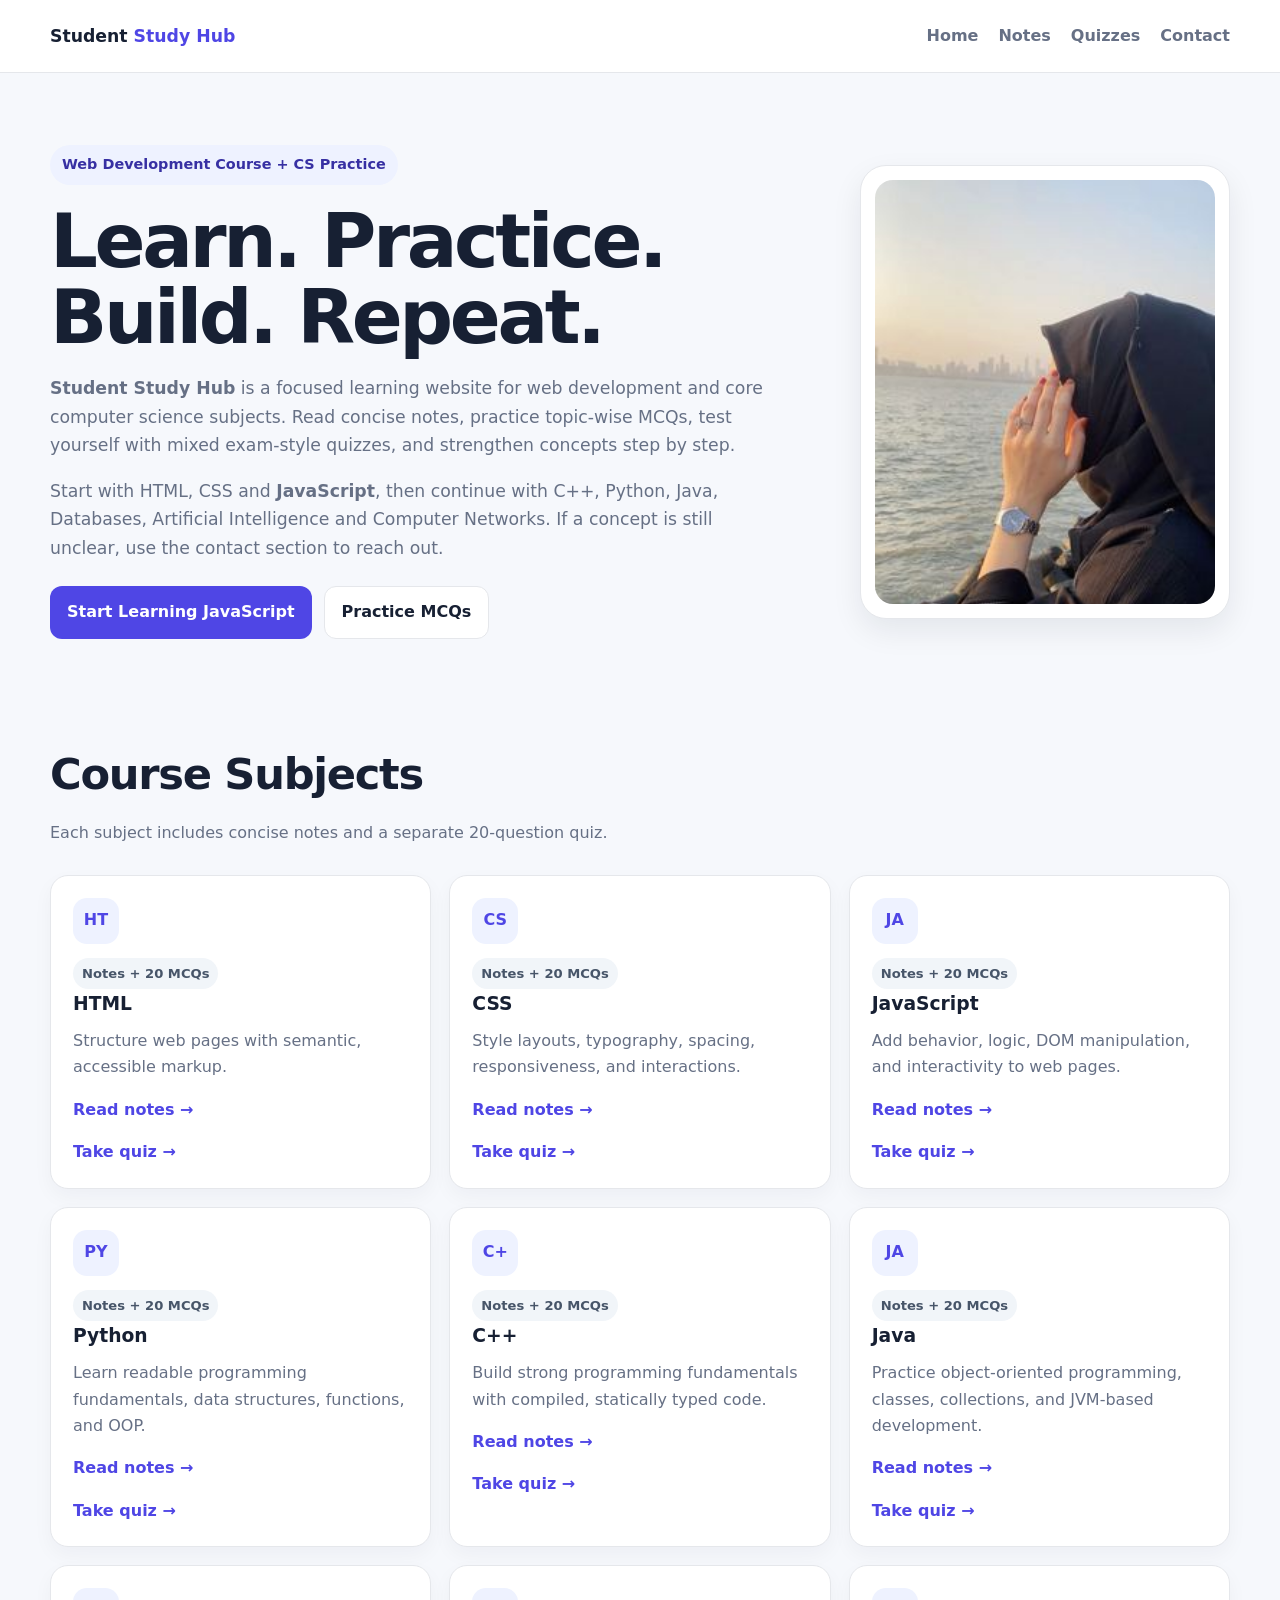
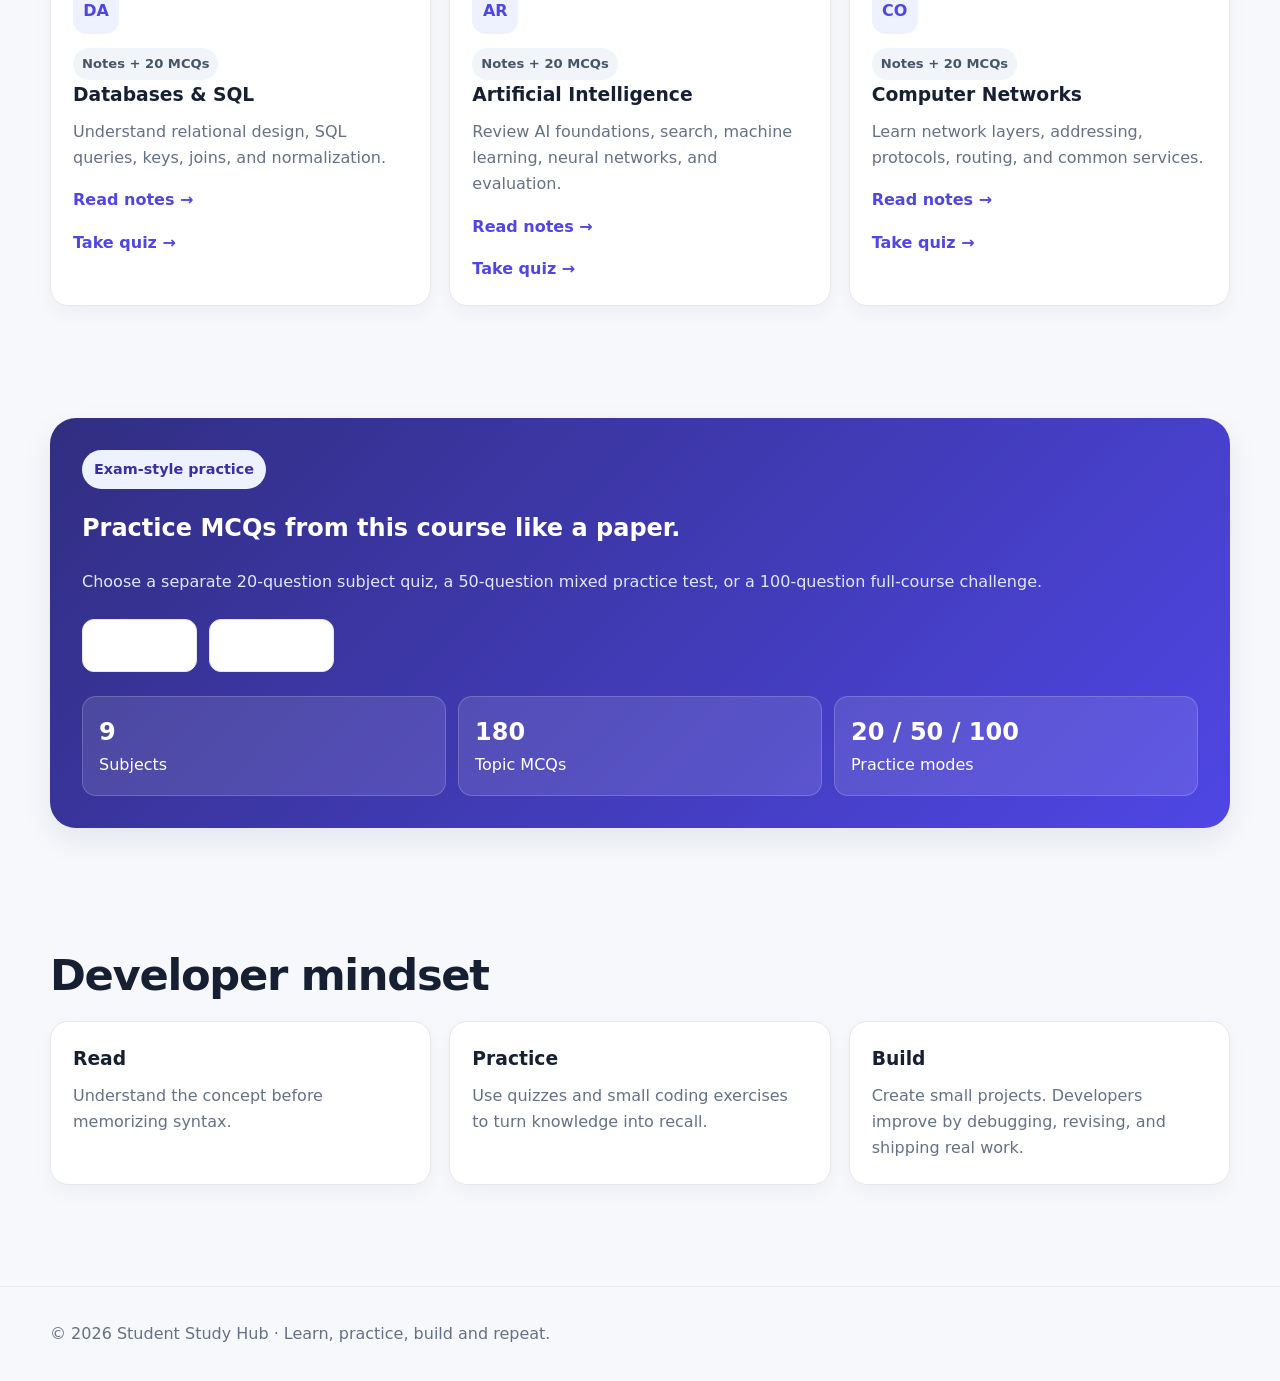
==== commit ba2ded21: "Update index.html" ====
--- a/index.html
+++ b/index.html
@@ -4,4 +4,5 @@
 <section class="section"><div class="container"><h2 class="section-title">Course Subjects</h2><p class="section-sub">Each subject includes concise notes and a separate 20-question quiz.</p><div id="subjectGrid" class="grid"></div></div></section>
 <section class="section"><div class="container"><div class="notice reveal"><span class="eyebrow">Exam-style practice</span><h2>Practice MCQs from this course like a paper.</h2><p>Choose a separate 20-question subject quiz, a 50-question mixed practice test, or a 100-question full-course challenge.</p><div class="actions"><a class="btn btn-ghost" href="quizzes.html?subject=all&count=50">50 MCQs</a><a class="btn btn-ghost" href="quizzes.html?subject=all&count=100">100 MCQs</a></div><div class="stats"><div class="stat"><strong>9</strong>Subjects</div><div class="stat"><strong>180</strong>Topic MCQs</div><div class="stat"><strong>20 / 50 / 100</strong>Practice modes</div></div></div></div></section>
 <section class="section"><div class="container"><h2 class="section-title">Developer mindset</h2><div class="grid"><article class="card reveal"><h3>Read</h3><p>Understand the concept before memorizing syntax.</p></article><article class="card reveal"><h3>Practice</h3><p>Use quizzes and small coding exercises to turn knowledge into recall.</p></article><article class="card reveal"><h3>Build</h3><p>Create small projects. Developers improve by debugging, revising, and shipping real work.</p></article></div></div></section>
-</main><footer><div class="container">© <span id="year"></span> Student Study Hub · Learn, practice, build and repeat.</div></footer><script>document.getElementById('year').textContent=new Date().getFullYear();</script><script src="data.js"></script><script src="script.js"></script></body></html>+</main><footer><div class="container">© <span id="year"></span> Student Study Hub · Learn, practice, build and repeat.</div></footer><script>document.getElementById('year').textContent=new Date().getFullYear();</script><script src="data.js"></script><script src="script.js"></script></body></html>
+<!-- redeploy -->
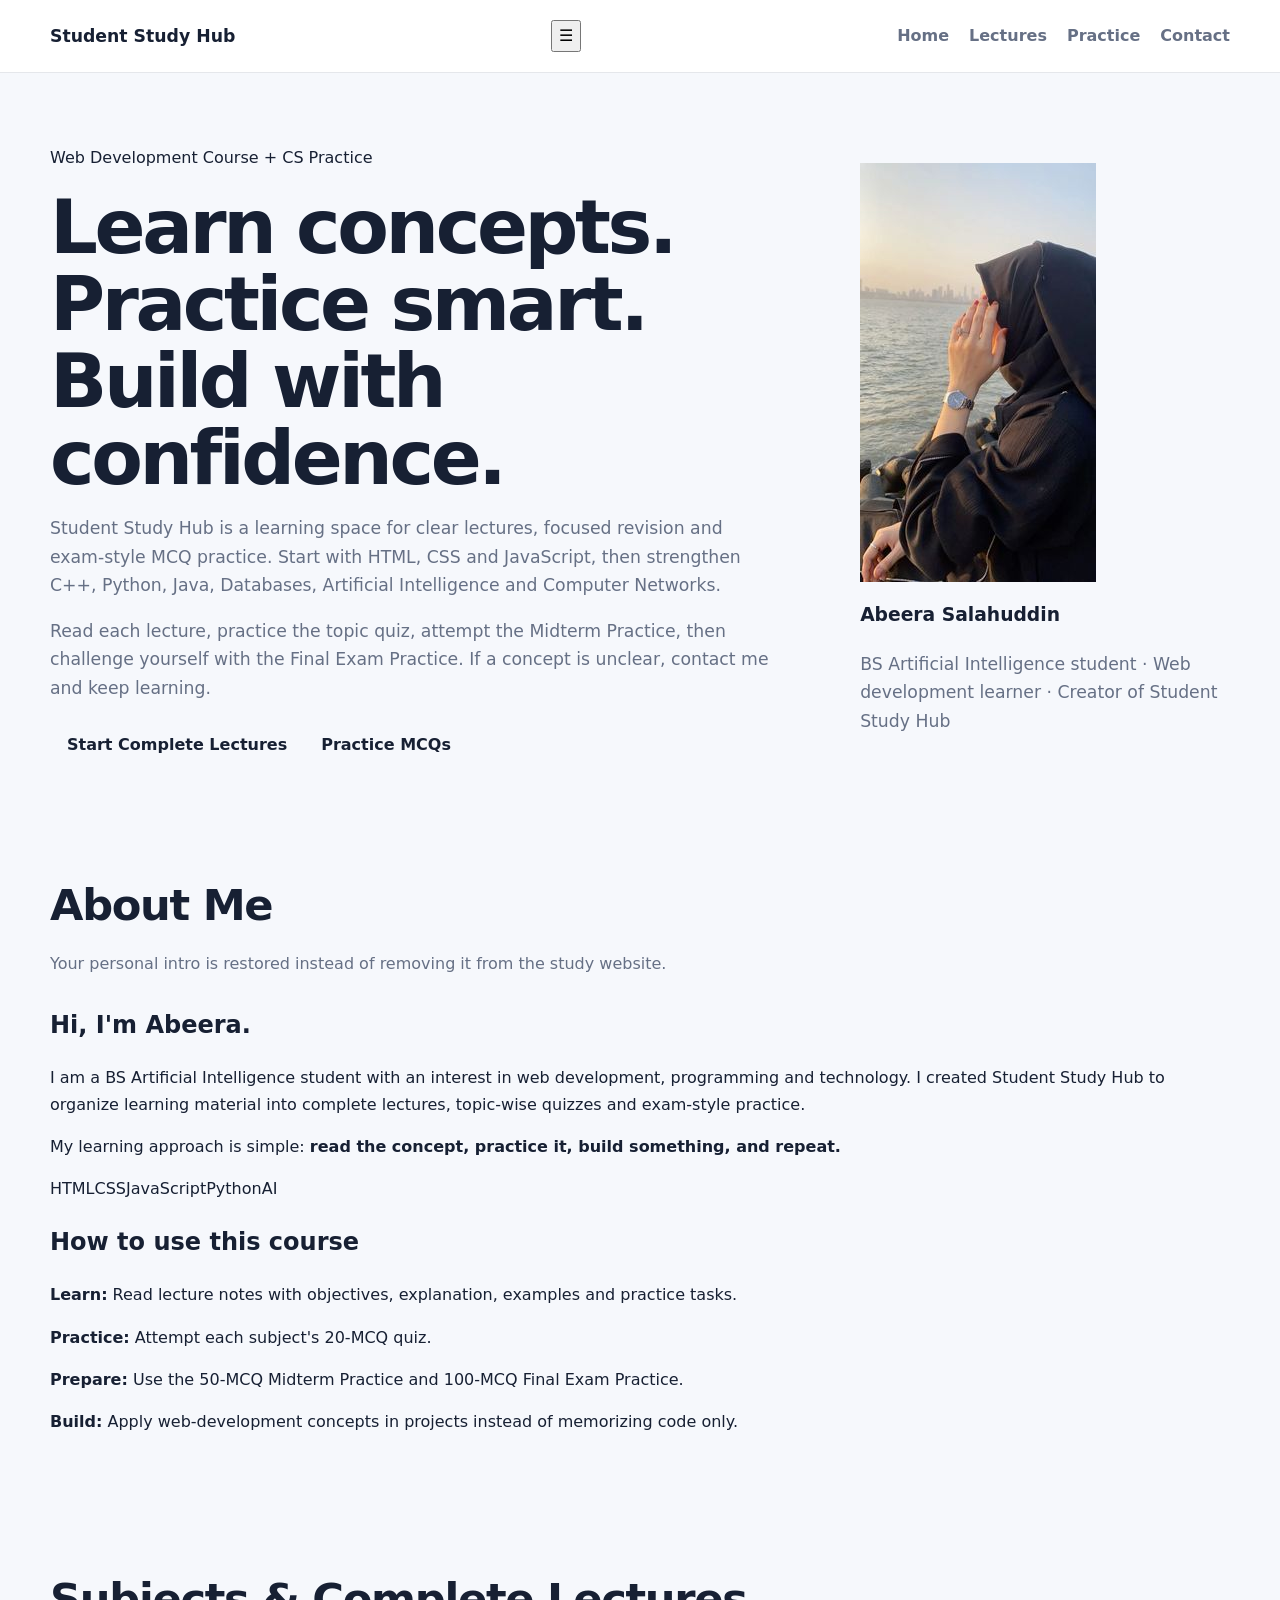
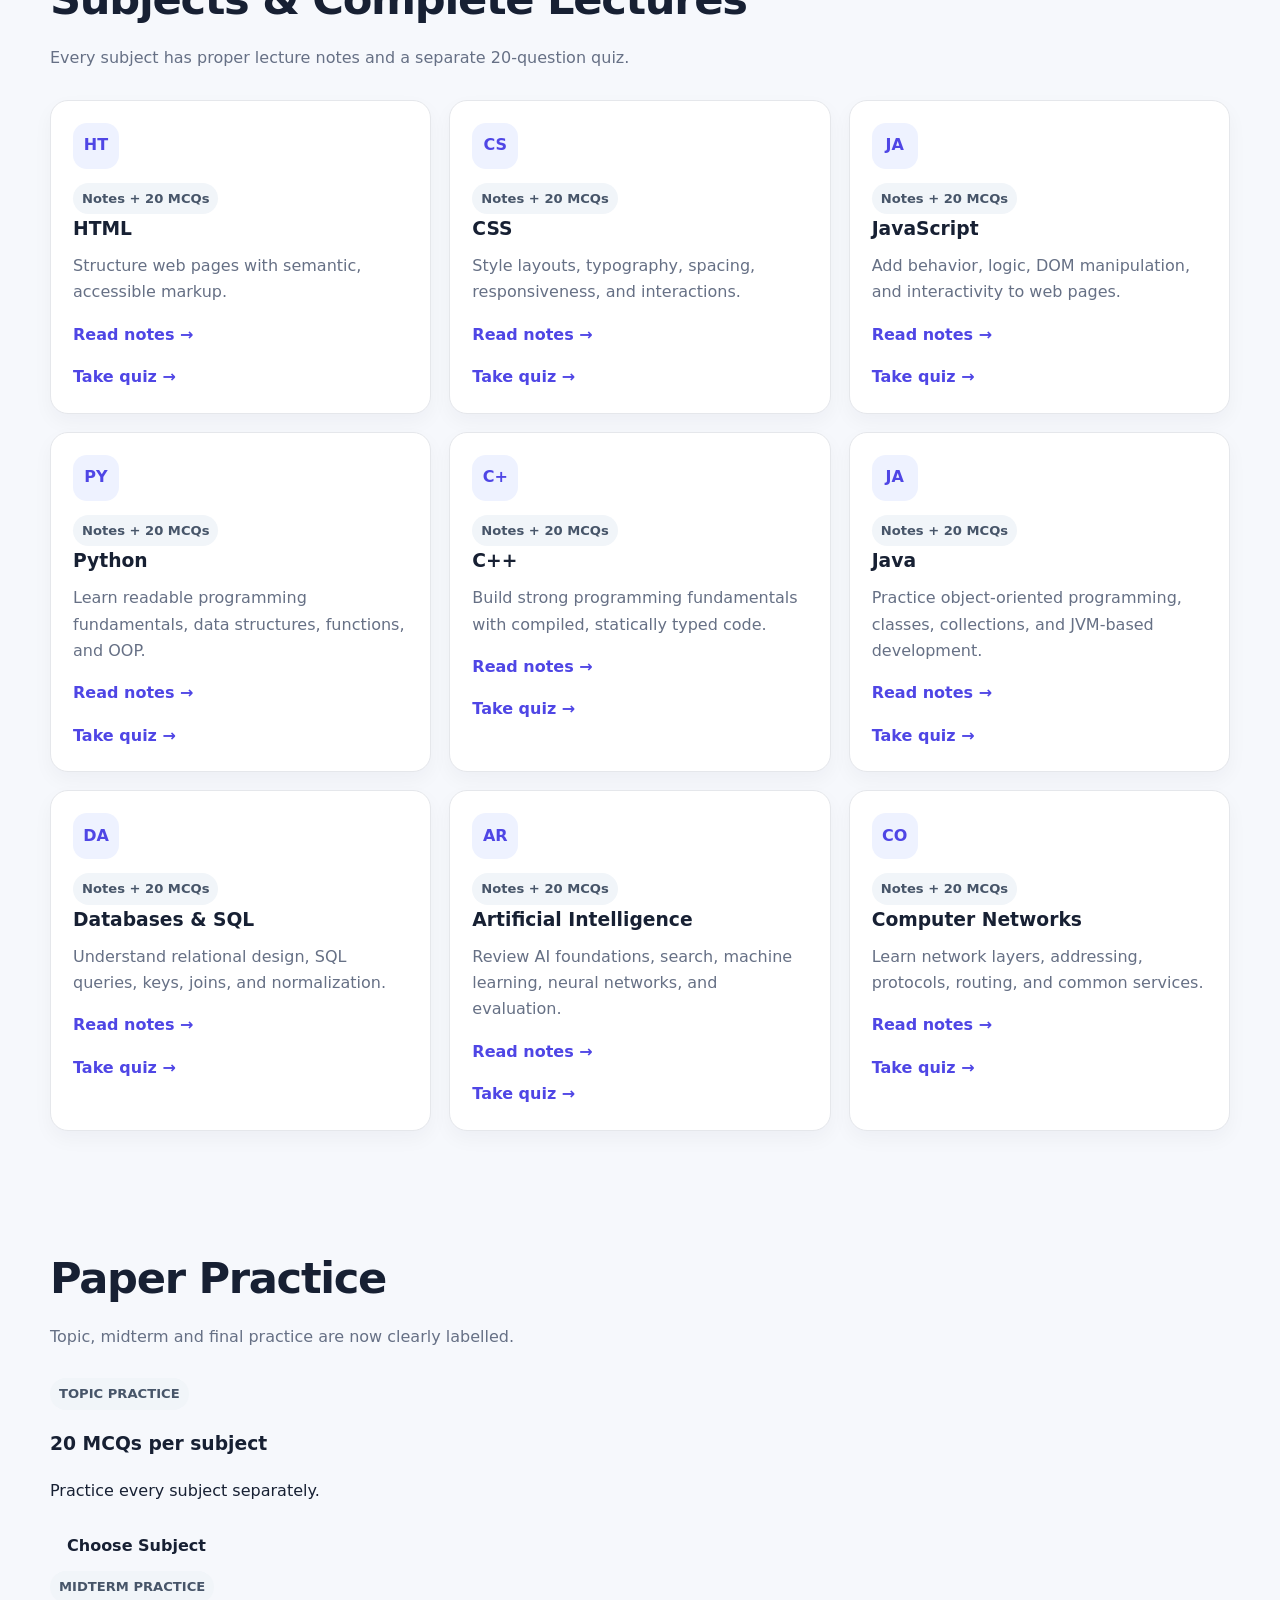
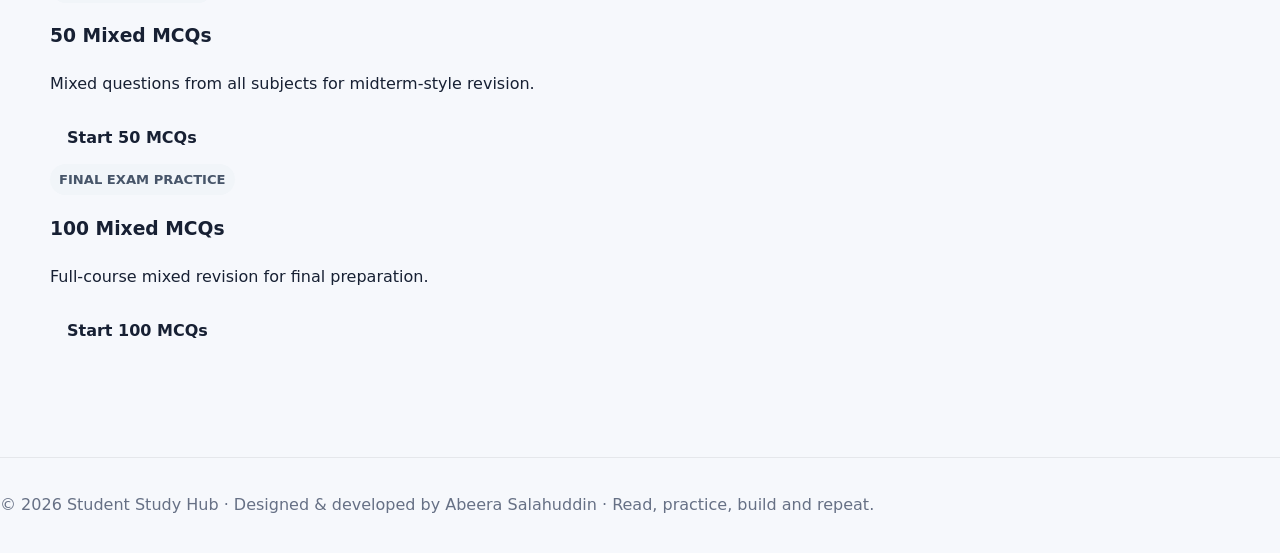
==== commit 097c95ce: "Update index.html" ====
--- a/index.html
+++ b/index.html
@@ -1,8 +1,7 @@
-<!doctype html><html lang="en"><head><meta charset="utf-8"><meta name="viewport" content="width=device-width,initial-scale=1"><title>Student Study Hub | Web Development & CS Practice</title><meta name="description" content="Web development and computer science notes, topic-wise quizzes, 50-question mixed practice and 100-question full practice tests."><link rel="stylesheet" href="style.css"></head><body><header class="navbar"><div class="container nav-inner"><a class="brand" href="index.html">Student <span>Study Hub</span></a><button class="menu-btn" aria-label="Open navigation">☰</button><nav class="nav-links"><a href="index.html">Home</a><a href="notes.html">Notes</a><a href="quizzes.html">Quizzes</a><a href="contact.html">Contact</a></nav></div></header><main>
-<section class="hero"><div class="container hero-grid"><div class="reveal"><span class="eyebrow">Web Development Course + CS Practice</span><h1>Learn. Practice. Build. Repeat.</h1><p><b>Student Study Hub</b> is a focused learning website for web development and core computer science subjects. Read concise notes, practice topic-wise MCQs, test yourself with mixed exam-style quizzes, and strengthen concepts step by step.</p><p>Start with HTML, CSS and <b>JavaScript</b>, then continue with C++, Python, Java, Databases, Artificial Intelligence and Computer Networks. If a concept is still unclear, use the contact section to reach out.</p><div class="actions"><a class="btn btn-primary" href="notes.html?subject=javascript">Start Learning JavaScript</a><a class="btn btn-ghost" href="quizzes.html">Practice MCQs</a></div></div>
-<div class="profile-card reveal"><div class="profile-frame"><img src="assets/profile.jpg" alt="Abeera Salahuddin" onerror="this.style.display='none';this.nextElementSibling.style.display='block'"><div class="profile-placeholder" style="display:none">Add your photo as <b>assets/profile.jpg</b>.<br>The frame will fit it automatically.</div></div></div></div></section>
-<section class="section"><div class="container"><h2 class="section-title">Course Subjects</h2><p class="section-sub">Each subject includes concise notes and a separate 20-question quiz.</p><div id="subjectGrid" class="grid"></div></div></section>
-<section class="section"><div class="container"><div class="notice reveal"><span class="eyebrow">Exam-style practice</span><h2>Practice MCQs from this course like a paper.</h2><p>Choose a separate 20-question subject quiz, a 50-question mixed practice test, or a 100-question full-course challenge.</p><div class="actions"><a class="btn btn-ghost" href="quizzes.html?subject=all&count=50">50 MCQs</a><a class="btn btn-ghost" href="quizzes.html?subject=all&count=100">100 MCQs</a></div><div class="stats"><div class="stat"><strong>9</strong>Subjects</div><div class="stat"><strong>180</strong>Topic MCQs</div><div class="stat"><strong>20 / 50 / 100</strong>Practice modes</div></div></div></div></section>
-<section class="section"><div class="container"><h2 class="section-title">Developer mindset</h2><div class="grid"><article class="card reveal"><h3>Read</h3><p>Understand the concept before memorizing syntax.</p></article><article class="card reveal"><h3>Practice</h3><p>Use quizzes and small coding exercises to turn knowledge into recall.</p></article><article class="card reveal"><h3>Build</h3><p>Create small projects. Developers improve by debugging, revising, and shipping real work.</p></article></div></div></section>
-</main><footer><div class="container">© <span id="year"></span> Student Study Hub · Learn, practice, build and repeat.</div></footer><script>document.getElementById('year').textContent=new Date().getFullYear();</script><script src="data.js"></script><script src="script.js"></script></body></html>
+<!doctype html><html lang="en"><head><meta charset="utf-8"><meta name="viewport" content="width=device-width,initial-scale=1"><title>Student Study Hub</title><link rel="stylesheet" href="style.css"></head><body><header class="navbar"><div class="container nav-inner"><a class="brand" href="index.html">Student Study Hub</a><button class="menu">☰</button><nav class="nav-links"><a href="index.html">Home</a><a href="notes.html">Lectures</a><a href="quizzes.html">Practice</a><a href="contact.html">Contact</a></nav></div></header><main>
+<section class="hero"><div class="container hero-grid"><div class="reveal"><span class="kicker">Web Development Course + CS Practice</span><h1>Learn concepts. Practice smart. Build with confidence.</h1><p>Student Study Hub is a learning space for clear lectures, focused revision and exam-style MCQ practice. Start with HTML, CSS and JavaScript, then strengthen C++, Python, Java, Databases, Artificial Intelligence and Computer Networks.</p><p>Read each lecture, practice the topic quiz, attempt the Midterm Practice, then challenge yourself with the Final Exam Practice. If a concept is unclear, contact me and keep learning.</p><div class="buttons"><a class="btn primary" href="notes.html">Start Complete Lectures</a><a class="btn secondary" href="quizzes.html">Practice MCQs</a></div></div><div class="intro-card reveal"><div class="profile"><img src="assets/profile.jpg" alt="Abeera Salahuddin"></div><div class="caption"><h3>Abeera Salahuddin</h3><p>BS Artificial Intelligence student · Web development learner · Creator of Student Study Hub</p></div></div></div></section>
+<section class="section"><div class="container"><h2 class="section-title">About Me</h2><p class="section-sub">Your personal intro is restored instead of removing it from the study website.</p><div class="about"><article class="panel reveal"><h2>Hi, I'm Abeera.</h2><p>I am a BS Artificial Intelligence student with an interest in web development, programming and technology. I created Student Study Hub to organize learning material into complete lectures, topic-wise quizzes and exam-style practice.</p><p>My learning approach is simple: <b>read the concept, practice it, build something, and repeat.</b></p><div class="skills"><span class="skill">HTML</span><span class="skill">CSS</span><span class="skill">JavaScript</span><span class="skill">Python</span><span class="skill">AI</span></div></article><article class="panel reveal"><h2>How to use this course</h2><p><b>Learn:</b> Read lecture notes with objectives, explanation, examples and practice tasks.</p><p><b>Practice:</b> Attempt each subject's 20-MCQ quiz.</p><p><b>Prepare:</b> Use the 50-MCQ Midterm Practice and 100-MCQ Final Exam Practice.</p><p><b>Build:</b> Apply web-development concepts in projects instead of memorizing code only.</p></article></div></div></section>
+<section class="section"><div class="container"><h2 class="section-title">Subjects & Complete Lectures</h2><p class="section-sub">Every subject has proper lecture notes and a separate 20-question quiz.</p><div id="subjectGrid" class="grid"></div></div></section>
+<section class="section"><div class="container"><h2 class="section-title">Paper Practice</h2><p class="section-sub">Topic, midterm and final practice are now clearly labelled.</p><div class="exam-grid"><article class="exam topic reveal"><span class="badge">TOPIC PRACTICE</span><div><h3>20 MCQs per subject</h3><p>Practice every subject separately.</p></div><a class="btn secondary" href="quizzes.html">Choose Subject</a></article><article class="exam mid reveal"><span class="badge">MIDTERM PRACTICE</span><div><h3>50 Mixed MCQs</h3><p>Mixed questions from all subjects for midterm-style revision.</p></div><a class="btn secondary" href="quizzes.html?subject=all&count=50">Start 50 MCQs</a></article><article class="exam final reveal"><span class="badge">FINAL EXAM PRACTICE</span><div><h3>100 Mixed MCQs</h3><p>Full-course mixed revision for final preparation.</p></div><a class="btn secondary" href="quizzes.html?subject=all&count=100">Start 100 MCQs</a></article></div></div></section>
+</main><footer>© 2026 Student Study Hub · Designed & developed by Abeera Salahuddin · Read, practice, build and repeat.</footer><script src="data.js"></script><script src="script.js"></script></body></html>
 <!-- redeploy -->
